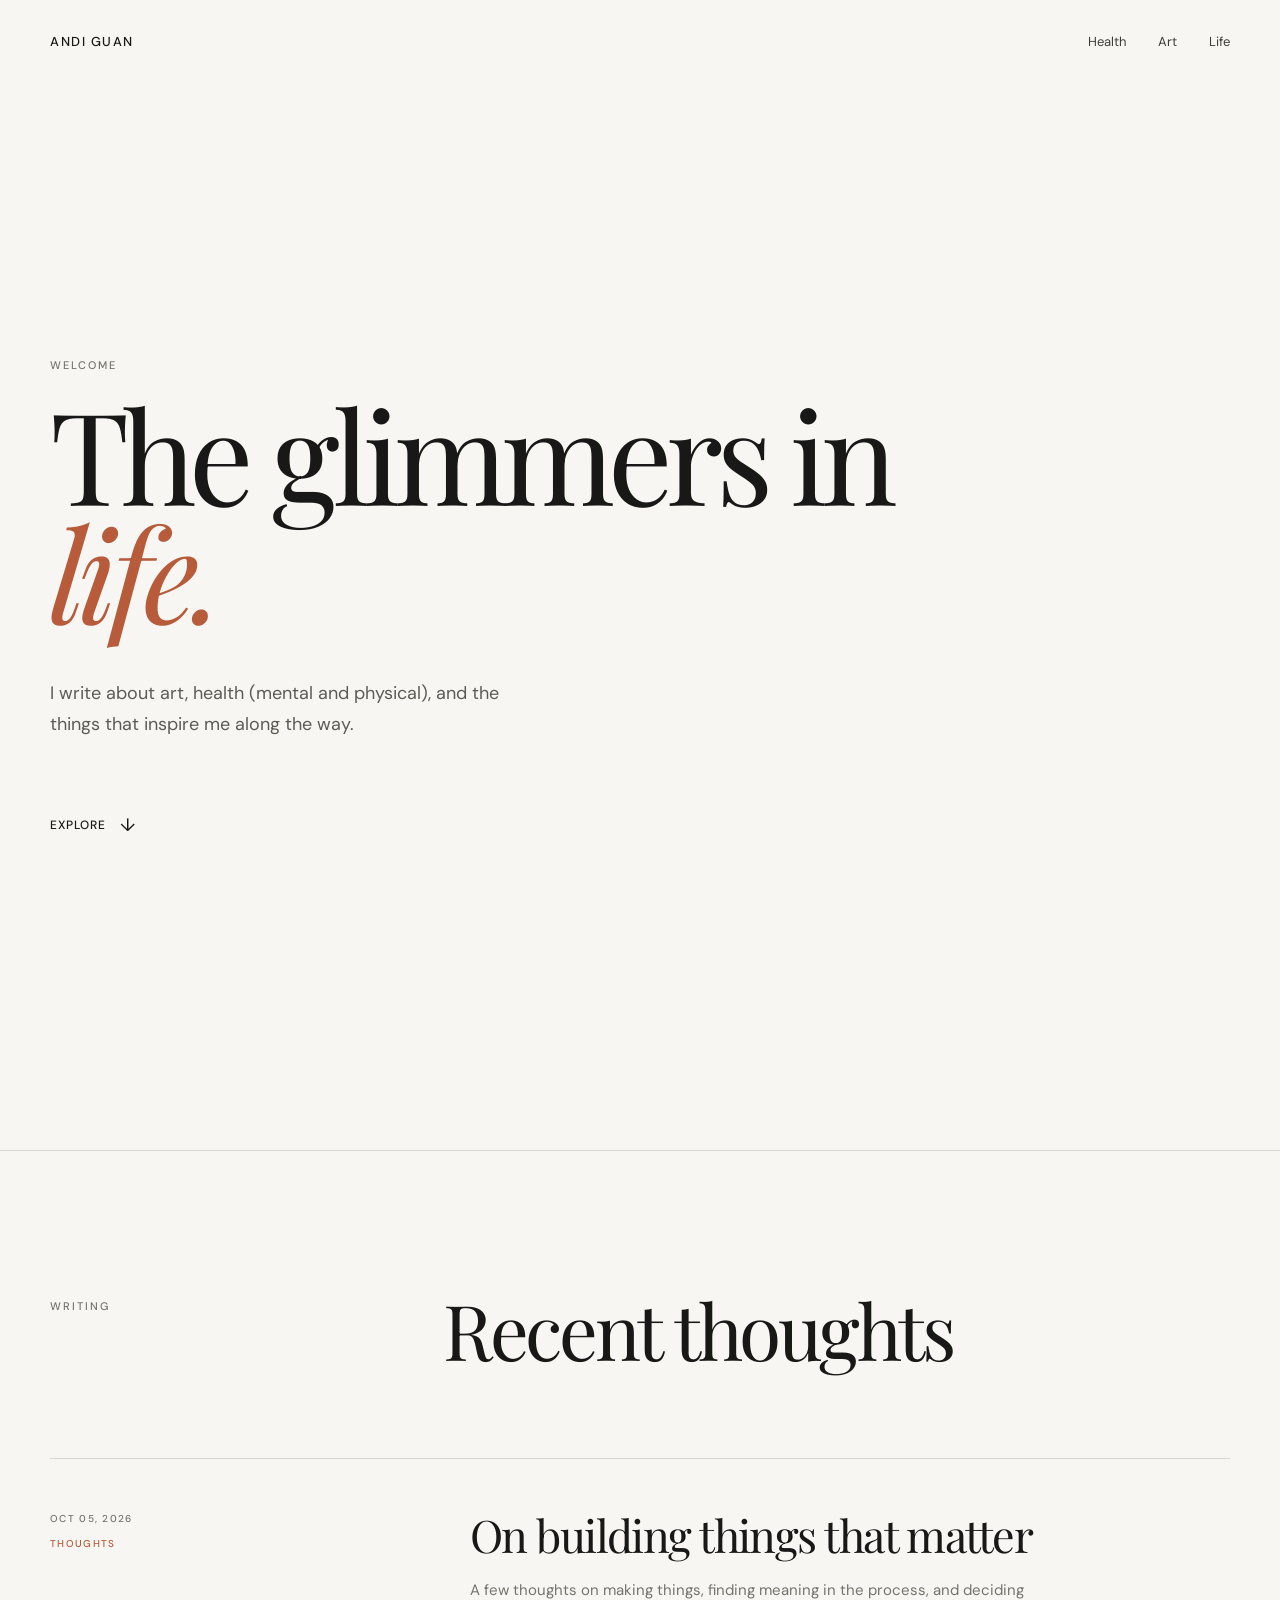
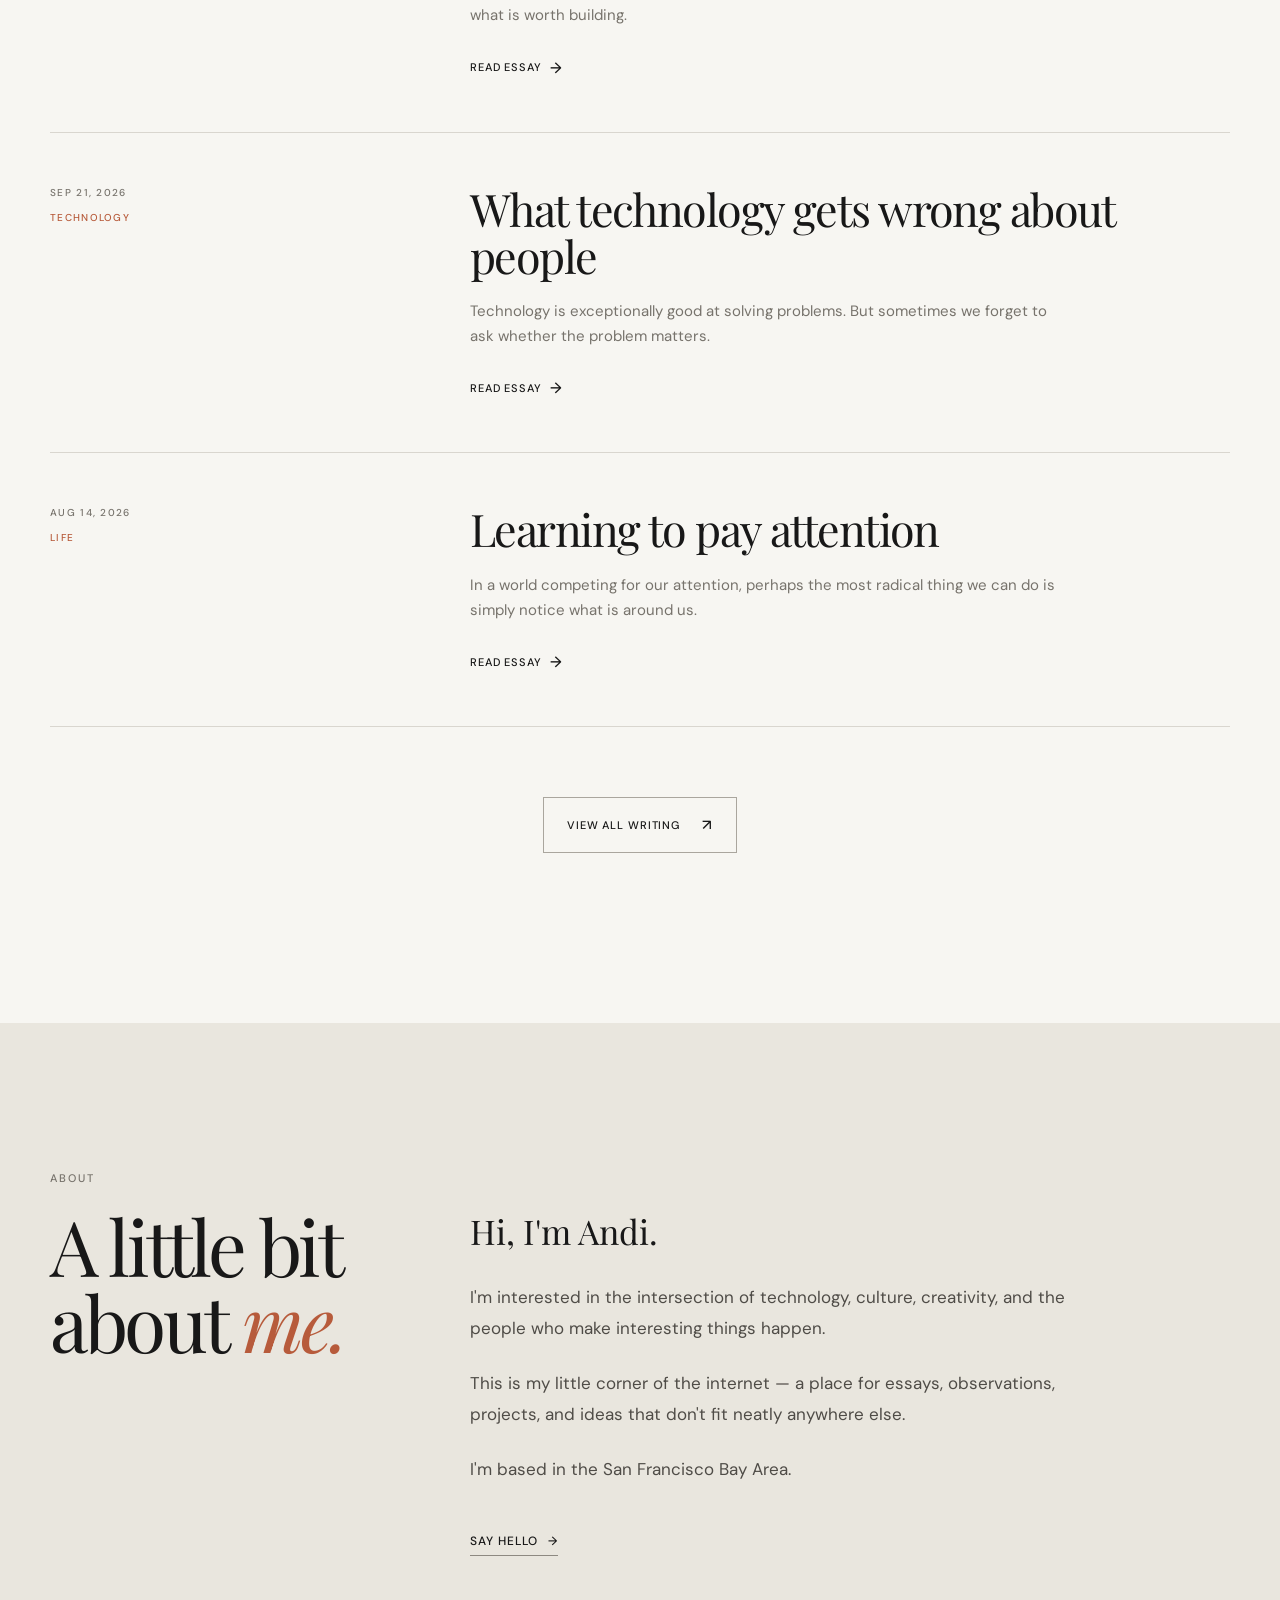
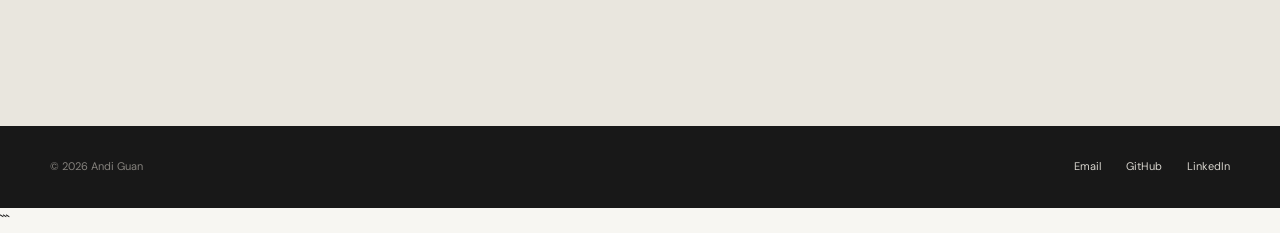
==== index.html @ cd04bd0e "Update navigation links to point to specific pages" ====
<!DOCTYPE html>
<html lang="en">
<head>
  <meta charset="UTF-8" />
  <meta name="viewport" content="width=device-width, initial-scale=1.0" />

  <title>Andi Guan — Writing & Ideas</title>
  <meta
    name="description"
    content="Andi Guan — writing about ideas, technology, people, and life."
  />

  <link rel="stylesheet" href="css/style.css" />

  <!-- Optional: elegant serif + clean sans-serif -->
  <link rel="preconnect" href="https://fonts.googleapis.com" />
  <link rel="preconnect" href="https://fonts.gstatic.com" crossorigin />
  <link
    href="https://fonts.googleapis.com/css2?family=DM+Sans:wght@400;500&family=Playfair+Display:ital,wght@0,400;0,500;1,400&display=swap"
    rel="stylesheet"
  />
</head>

<body>

  <!-- ==================== NAVIGATION ==================== -->

  <header class="site-header">
    <div class="container nav-container">

      <a href="/" class="logo">
        ANDI GUAN
      </a>

      <nav class="navigation" aria-label="Main navigation">
  <a href="health.html">Health</a>
  <a href="art.html">Art</a>
  <a href="life.html">Life</a>
</nav>

    </div>
  </header>


  <main>

    <!-- ==================== HERO ==================== -->

    <section class="hero">
      <div class="container hero-container">

        <p class="eyebrow">WELCOME</p>

        <h1>
          The glimmers in <em>life.</em>
        </h1>

        <p class="hero-description">
          I write about art, health (mental and physical),
          and the things that inspire me along the way.
        </p>

        <a href="#writing" class="scroll-link">
          <span>Explore</span>
          <span class="arrow">↓</span>
        </a>

      </div>
    </section>


    <!-- ==================== WRITING ==================== -->

    <section class="writing-section" id="writing">
      <div class="container">

        <div class="section-heading">
          <p class="eyebrow">WRITING</p>

          <h2>
            Recent thoughts
          </h2>
        </div>


        <div class="post-list">

          <!-- POST 1 -->

          <article class="post">
            <div class="post-meta">
              <time datetime="2026-10-05">OCT 05, 2026</time>
              <span class="post-category">THOUGHTS</span>
            </div>

            <div class="post-content">
              <h3>
                <a href="#">
                  On building things that matter
                </a>
              </h3>

              <p>
                A few thoughts on making things, finding
                meaning in the process, and deciding what
                is worth building.
              </p>

              <a href="#" class="read-more">
                Read essay <span>→</span>
              </a>
            </div>
          </article>


          <!-- POST 2 -->

          <article class="post">
            <div class="post-meta">
              <time datetime="2026-09-21">SEP 21, 2026</time>
              <span class="post-category">TECHNOLOGY</span>
            </div>

            <div class="post-content">
              <h3>
                <a href="#">
                  What technology gets wrong about people
                </a>
              </h3>

              <p>
                Technology is exceptionally good at solving
                problems. But sometimes we forget to ask
                whether the problem matters.
              </p>

              <a href="#" class="read-more">
                Read essay <span>→</span>
              </a>
            </div>
          </article>


          <!-- POST 3 -->

          <article class="post">
            <div class="post-meta">
              <time datetime="2026-08-14">AUG 14, 2026</time>
              <span class="post-category">LIFE</span>
            </div>

            <div class="post-content">
              <h3>
                <a href="#">
                  Learning to pay attention
                </a>
              </h3>

              <p>
                In a world competing for our attention,
                perhaps the most radical thing we can do
                is simply notice what is around us.
              </p>

              <a href="#" class="read-more">
                Read essay <span>→</span>
              </a>
            </div>
          </article>

        </div>


        <div class="all-writing">
          <a href="#" class="outline-button">
            View all writing
            <span>↗</span>
          </a>
        </div>

      </div>
    </section>


    <!-- ==================== ABOUT ==================== -->

    <section class="about-section" id="about">
      <div class="container about-grid">

        <div class="about-heading">
          <p class="eyebrow">ABOUT</p>

          <h2>
            A little bit<br />
            about <em>me.</em>
          </h2>
        </div>


        <div class="about-content">

          <p class="about-intro">
            Hi, I'm Andi.
          </p>

          <p>
            I'm interested in the intersection of technology,
            culture, creativity, and the people who make
            interesting things happen.
          </p>

          <p>
            This is my little corner of the internet — a place
            for essays, observations, projects, and ideas
            that don't fit neatly anywhere else.
          </p>

          <p>
            I'm based in the San Francisco Bay Area.
          </p>

          <a href="mailto:hello@example.com" class="text-link">
            Say hello <span>→</span>
          </a>

        </div>

      </div>
    </section>


    <!-- ==================== FOOTER ==================== -->

    <footer class="site-footer">
      <div class="container footer-container">

        <p>
          © 2026 Andi Guan
        </p>

        <div class="footer-links">
          <a href="mailto:hello@example.com">Email</a>
          <a href="#" target="_blank" rel="noopener">GitHub</a>
          <a href="#" target="_blank" rel="noopener">LinkedIn</a>
        </div>

      </div>
    </footer>

  </main>


  <!-- ==================== SMALL INTERACTION ==================== -->

  <script>
    // Smooth scrolling for internal links
    document.querySelectorAll('a[href^="#"]').forEach(link => {
      link.addEventListener("click", function (event) {
        const target = document.querySelector(this.getAttribute("href"));

        if (target) {
          event.preventDefault();

          target.scrollIntoView({
            behavior: "smooth",
            block: "start"
          });
        }
      });
    });
  </script>

</body>
</html>
```
---- css/style.css ----
```css
/* =========================================================
   RESET
   ========================================================= */

*,
*::before,
*::after {
  box-sizing: border-box;
}

html {
  scroll-behavior: smooth;
}

body {
  margin: 0;
  padding: 0;

  background: #f7f6f2;
  color: #181818;

  font-family: "DM Sans", Arial, sans-serif;
  font-size: 16px;
  line-height: 1.6;

  -webkit-font-smoothing: antialiased;
  text-rendering: optimizeLegibility;
}

img {
  max-width: 100%;
  display: block;
}

a {
  color: inherit;
  text-decoration: none;
}

button,
a {
  -webkit-tap-highlight-color: transparent;
}


/* =========================================================
   VARIABLES
   ========================================================= */

:root {
  --background: #f7f6f2;
  --text: #181818;
  --muted: #77736c;
  --light: #d9d6cf;
  --accent: #b75b3b;

  --serif: "Playfair Display", Georgia, serif;
  --sans: "DM Sans", Arial, sans-serif;

  --max-width: 1180px;
  --side-padding: 42px;
}


/* =========================================================
   GLOBAL
   ========================================================= */

body {
  overflow-x: hidden;
}

.container {
  width: min(
    calc(100% - (var(--side-padding) * 2)),
    var(--max-width)
  );

  margin-inline: auto;
}

.eyebrow {
  margin: 0 0 24px;

  color: var(--muted);

  font-family: var(--sans);
  font-size: 11px;
  font-weight: 500;
  letter-spacing: 0.18em;
  line-height: 1;

  text-transform: uppercase;
}


/* =========================================================
   HEADER
   ========================================================= */

.site-header {
  position: absolute;

  top: 0;
  left: 0;

  width: 100%;

  z-index: 10;
}

.nav-container {
  display: flex;

  align-items: center;
  justify-content: space-between;

  padding-top: 32px;
}

.logo {
  font-size: 13px;
  font-weight: 500;
  letter-spacing: 0.12em;

  transition: opacity 180ms ease;
}

.logo:hover {
  opacity: 0.55;
}

.navigation {
  display: flex;
  gap: 32px;
}

.navigation a {
  position: relative;

  font-size: 13px;
  color: #3f3d39;
}

.navigation a::after {
  content: "";

  position: absolute;

  left: 0;
  right: 0;
  bottom: -5px;

  height: 1px;

  background: var(--text);

  transform: scaleX(0);
  transform-origin: right;

  transition: transform 220ms ease;
}

.navigation a:hover::after {
  transform: scaleX(1);
  transform-origin: left;
}


/* =========================================================
   HERO
   ========================================================= */

.hero {
  min-height: 100vh;

  display: flex;
  align-items: center;

  padding: 150px 0 100px;
}

.hero-container {
  position: relative;
}

.hero h1 {
  max-width: 850px;

  margin: 0;

  font-family: var(--serif);
  font-size: clamp(72px, 10vw, 142px);
  font-weight: 400;

  letter-spacing: -0.055em;
  line-height: 0.92;
}

.hero h1 em {
  color: var(--accent);
  font-weight: 400;
}

.hero-description {
  max-width: 470px;

  margin: 48px 0 0;

  color: #5e5b55;

  font-size: 18px;
  line-height: 1.7;
}

.scroll-link {
  display: inline-flex;

  align-items: center;
  gap: 14px;

  margin-top: 72px;

  font-size: 12px;
  font-weight: 500;
  letter-spacing: 0.08em;
  text-transform: uppercase;
}

.scroll-link .arrow {
  font-size: 18px;
  font-weight: 400;

  transition: transform 200ms ease;
}

.scroll-link:hover .arrow {
  transform: translateY(5px);
}


/* =========================================================
   WRITING
   ========================================================= */

.writing-section {
  padding: 150px 0 170px;

  border-top: 1px solid var(--light);
}

.section-heading {
  display: grid;

  grid-template-columns: 1fr 2fr;

  margin-bottom: 90px;
}

.section-heading h2 {
  margin: -10px 0 0;

  font-family: var(--serif);
  font-size: clamp(48px, 6vw, 82px);
  font-weight: 400;

  letter-spacing: -0.045em;
  line-height: 1;
}

.post-list {
  border-top: 1px solid var(--light);
}

.post {
  display: grid;

  grid-template-columns: 1fr 2fr;
  gap: 40px;

  padding: 52px 0;

  border-bottom: 1px solid var(--light);

  transition: padding-left 250ms ease;
}

.post:hover {
  padding-left: 12px;
}

.post-meta {
  display: flex;
  flex-direction: column;

  gap: 9px;

  color: var(--muted);

  font-size: 10px;
  font-weight: 500;
  letter-spacing: 0.13em;
}

.post-category {
  color: var(--accent);
}

.post-content {
  max-width: 690px;
}

.post-content h3 {
  margin: 0;

  font-family: var(--serif);
  font-size: clamp(30px, 3.5vw, 48px);
  font-weight: 400;

  letter-spacing: -0.035em;
  line-height: 1.05;
}

.post-content h3 a {
  transition: color 180ms ease;
}

.post-content h3 a:hover {
  color: var(--accent);
}

.post-content p {
  max-width: 590px;

  margin: 20px 0 24px;

  color: var(--muted);

  font-size: 15px;
  line-height: 1.7;
}

.read-more {
  display: inline-flex;

  align-items: center;
  gap: 8px;

  font-size: 11px;
  font-weight: 500;
  letter-spacing: 0.08em;

  text-transform: uppercase;
}

.read-more span {
  font-size: 15px;

  transition: transform 180ms ease;
}

.read-more:hover span {
  transform: translateX(5px);
}

.all-writing {
  display: flex;

  justify-content: center;

  margin-top: 70px;
}

.outline-button {
  display: inline-flex;

  align-items: center;
  gap: 22px;

  padding: 15px 23px;

  border: 1px solid #aaa69e;

  font-size: 11px;
  font-weight: 500;
  letter-spacing: 0.08em;

  text-transform: uppercase;

  transition:
    background 200ms ease,
    color 200ms ease,
    border-color 200ms ease;
}

.outline-button:hover {
  background: var(--text);
  border-color: var(--text);
  color: white;
}

.outline-button span {
  font-size: 15px;
}


/* =========================================================
   ABOUT
   ========================================================= */

.about-section {
  padding: 150px 0 170px;

  background: #e9e6de;
}

.about-grid {
  display: grid;

  grid-template-columns: 1fr 2fr;
  gap: 40px;
}

.about-heading h2 {
  margin: 0;

  font-family: var(--serif);
  font-size: clamp(48px, 6vw, 82px);
  font-weight: 400;

  letter-spacing: -0.045em;
  line-height: 0.98;
}

.about-heading h2 em {
  color: var(--accent);
  font-weight: 400;
}

.about-content {
  max-width: 650px;

  padding-top: 38px;
}

.about-content p {
  margin: 0 0 25px;

  color: #4f4c47;

  font-size: 17px;
  line-height: 1.8;
}

.about-content .about-intro {
  margin-bottom: 30px;

  color: var(--text);

  font-family: var(--serif);
  font-size: 34px;
  line-height: 1.2;
}

.text-link {
  display: inline-flex;

  align-items: center;
  gap: 10px;

  margin-top: 22px;

  border-bottom: 1px solid #8d8981;

  padding-bottom: 4px;

  font-size: 12px;
  font-weight: 500;
  letter-spacing: 0.08em;

  text-transform: uppercase;
}

.text-link span {
  transition: transform 180ms ease;
}

.text-link:hover span {
  transform: translateX(5px);
}


/* =========================================================
   FOOTER
   ========================================================= */

.site-footer {
  padding: 32px 0;

  background: #181818;
  color: #d8d5ce;
}

.footer-container {
  display: flex;

  align-items: center;
  justify-content: space-between;
}

.footer-container p {
  margin: 0;

  color: #85827d;

  font-size: 11px;
}

.footer-links {
  display: flex;
  gap: 25px;
}

.footer-links a {
  font-size: 11px;

  transition: color 180ms ease;
}

.footer-links a:hover {
  color: white;
}


/* =========================================================
   TABLET
   ========================================================= */

@media (max-width: 800px) {

  :root {
    --side-padding: 25px;
  }

  .hero {
    min-height: 90vh;

    padding-top: 130px;
  }

  .hero-description {
    margin-top: 38px;

    font-size: 16px;
  }

  .scroll-link {
    margin-top: 50px;
  }

  .writing-section,
  .about-section {
    padding: 100px 0;
  }

  .section-heading {
    display: block;

    margin-bottom: 55px;
  }

  .section-heading h2 {
    margin-top: 30px;
  }

  .post {
    grid-template-columns: 1fr;

    gap: 25px;

    padding: 40px 0;
  }

  .post:hover {
    padding-left: 0;
  }

  .post-meta {
    flex-direction: row;
    gap: 18px;
  }

  .about-grid {
    grid-template-columns: 1fr;
    gap: 30px;
  }

  .about-content {
    padding-top: 10px;
  }
}


/* =========================================================
   MOBILE
   ========================================================= */

@media (max-width: 560px) {

  :root {
    --side-padding: 20px;
  }

  .nav-container {
    padding-top: 24px;
  }

  .logo {
    font-size: 12px;
  }

  .navigation {
    gap: 20px;
  }

  .navigation a {
    font-size: 12px;
  }

  .hero {
    min-height: 100svh;

    padding-top: 120px;
    padding-bottom: 60px;
  }

  .eyebrow {
    margin-bottom: 18px;

    font-size: 9px;
  }

  .hero h1 {
    font-size: clamp(62px, 19vw, 100px);

    letter-spacing: -0.06em;
  }

  .hero-description {
    max-width: 350px;

    margin-top: 32px;

    font-size: 15px;
    line-height: 1.65;
  }

  .scroll-link {
    margin-top: 40px;
  }

  .writing-section,
  .about-section {
    padding: 85px 0;
  }

  .section-heading {
    margin-bottom: 45px;
  }

  .section-heading h2,
  .about-heading h2 {
    font-size: 52px;
  }

  .post {
    padding: 35px 0;
  }

  .post-content h3 {
    font-size: 32px;
  }

  .post-content p {
    font-size: 14px;
  }

  .about-content p {
    font-size: 15px;
  }

  .about-content .about-intro {
    font-size: 30px;
  }

  .footer-container {
    align-items: flex-start;
    flex-direction: column;
    gap: 20px;
  }

  .footer-links {
    gap: 20px;
  }
}


/* =========================================================
   ACCESSIBILITY
   ========================================================= */

:focus-visible {
  outline: 2px solid var(--accent);
  outline-offset: 5px;
}


/* =========================================================
   REDUCED MOTION
   ========================================================= */

@media (prefers-reduced-motion: reduce) {

  html {
    scroll-behavior: auto;
  }

  *,
  *::before,
  *::after {
    transition-duration: 0.01ms !important;
  }
}
```
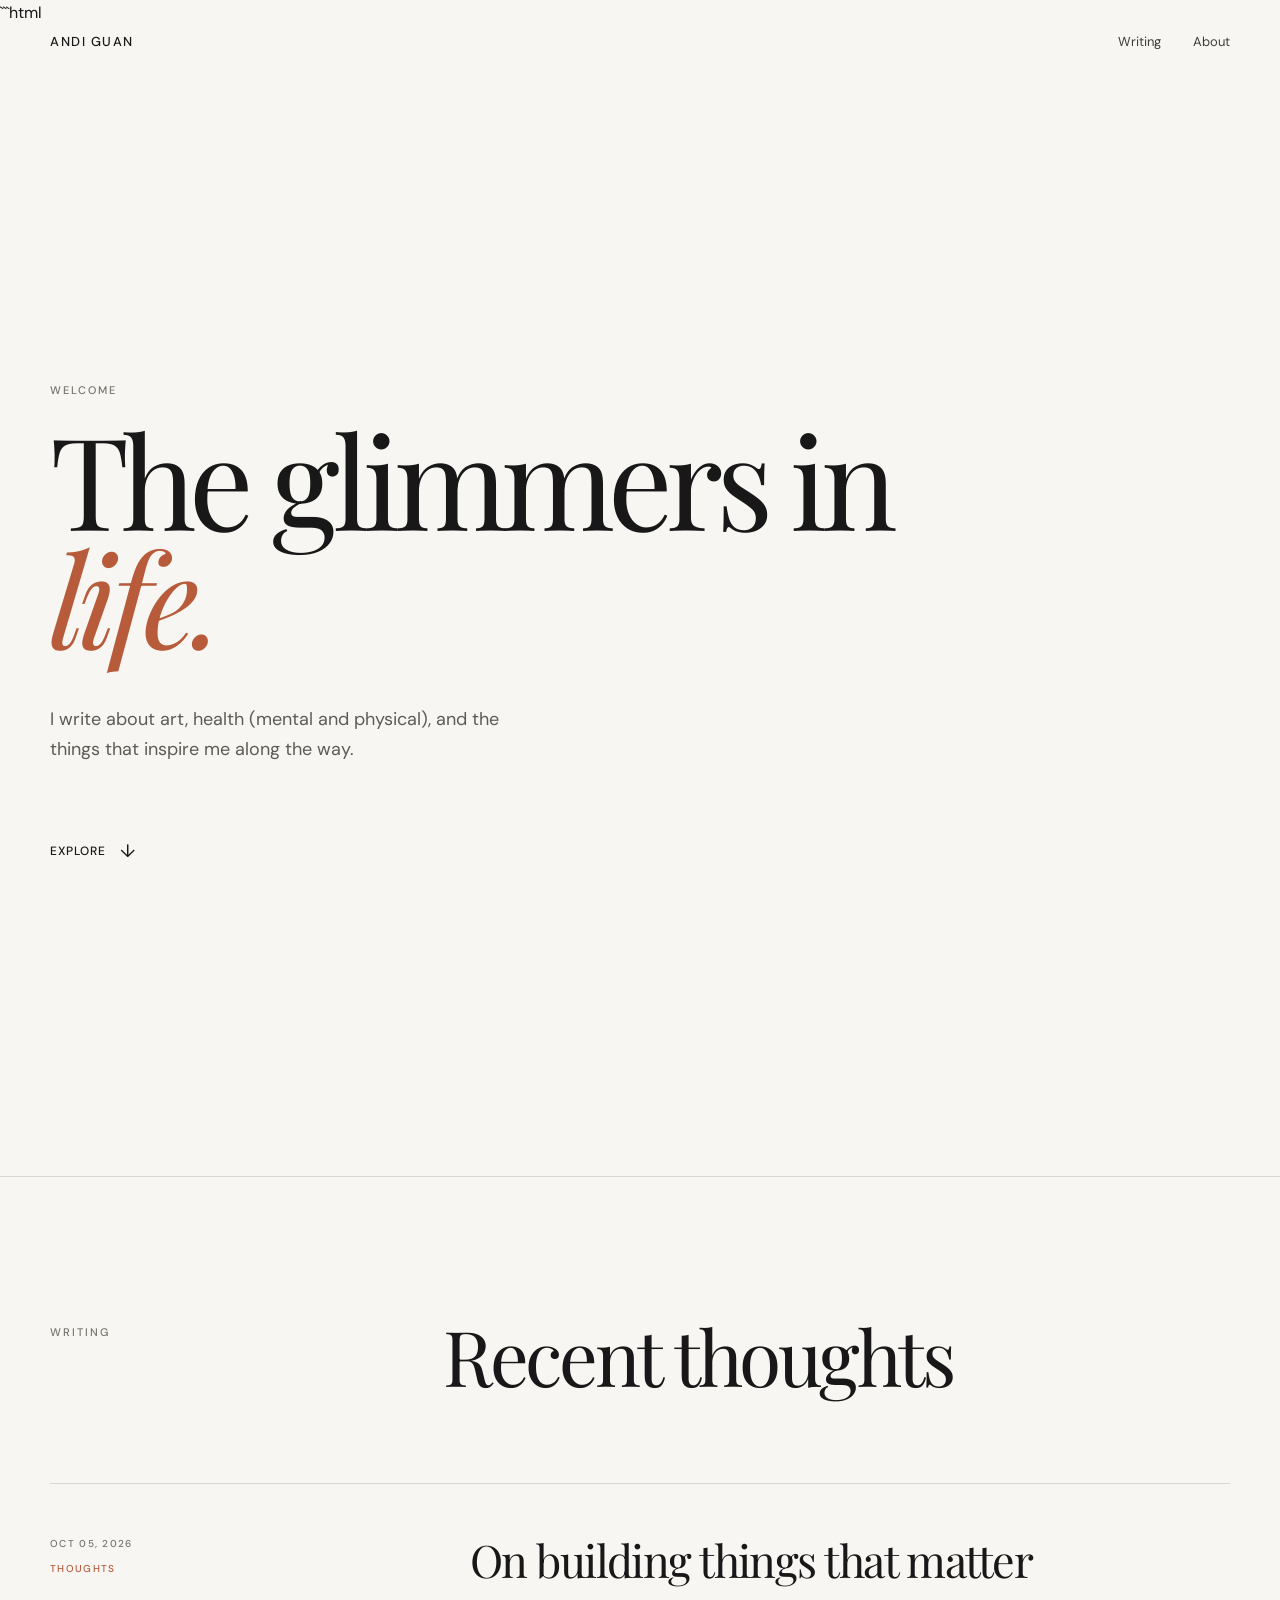
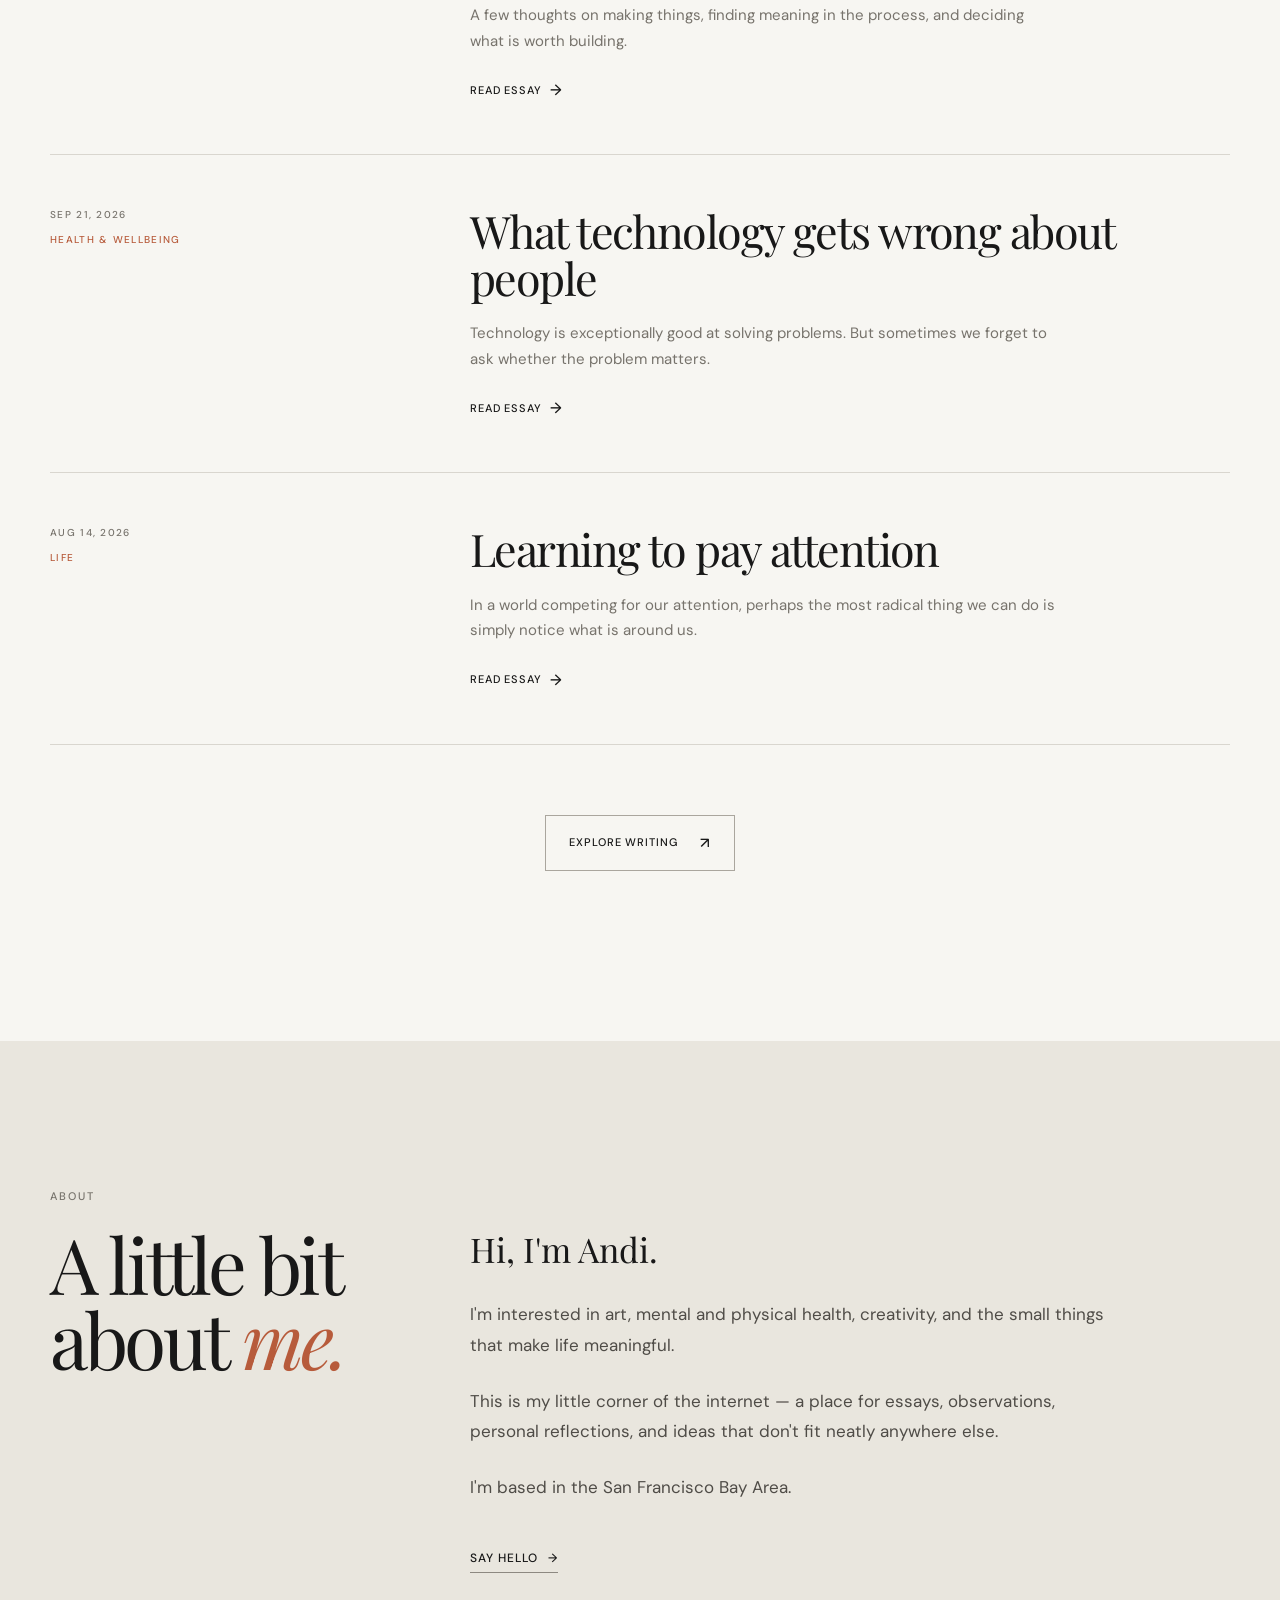
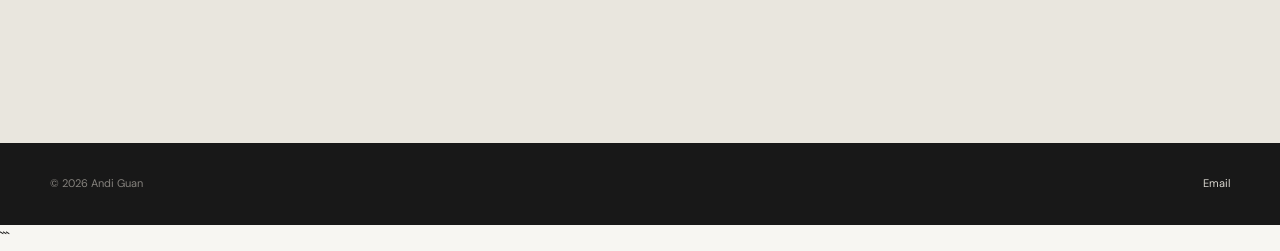
==== commit 2a5bab1d: "Revise index.html for content and navigation updates Updated the content and structure of the index." ====
--- a/index.html
+++ b/index.html
@@ -1,4 +1,4 @@
-
+```html
 <!DOCTYPE html>
 <html lang="en">
 <head>
@@ -8,12 +8,11 @@
   <title>Andi Guan — Writing & Ideas</title>
   <meta
     name="description"
-    content="Andi Guan — writing about ideas, technology, people, and life."
+    content="Andi Guan — writing about art, health, people, and life."
   />
 
   <link rel="stylesheet" href="css/style.css" />
 
-  <!-- Optional: elegant serif + clean sans-serif -->
   <link rel="preconnect" href="https://fonts.googleapis.com" />
   <link rel="preconnect" href="https://fonts.gstatic.com" crossorigin />
   <link
@@ -22,22 +21,21 @@
   />
 </head>
 
-<body>
+<body id="top">
 
   <!-- ==================== NAVIGATION ==================== -->
 
   <header class="site-header">
     <div class="container nav-container">
 
-      <a href="/" class="logo">
+      <a href="#top" class="logo">
         ANDI GUAN
       </a>
 
       <nav class="navigation" aria-label="Main navigation">
-  <a href="health.html">Health</a>
-  <a href="art.html">Art</a>
-  <a href="life.html">Life</a>
-</nav>
+        <a href="#writing">Writing</a>
+        <a href="#about">About</a>
+      </nav>
 
     </div>
   </header>
@@ -78,11 +76,8 @@
         <div class="section-heading">
           <p class="eyebrow">WRITING</p>
 
-          <h2>
-            Recent thoughts
-          </h2>
-        </div>
-
+          <h2>Recent thoughts</h2>
+        </div>
 
         <div class="post-list">
 
@@ -119,7 +114,7 @@
           <article class="post">
             <div class="post-meta">
               <time datetime="2026-09-21">SEP 21, 2026</time>
-              <span class="post-category">TECHNOLOGY</span>
+              <span class="post-category">HEALTH & WELLBEING</span>
             </div>
 
             <div class="post-content">
@@ -171,10 +166,9 @@
 
         </div>
 
-
         <div class="all-writing">
-          <a href="#" class="outline-button">
-            View all writing
+          <a href="#writing" class="outline-button">
+            Explore writing
             <span>↗</span>
           </a>
         </div>
@@ -197,7 +191,6 @@
           </h2>
         </div>
 
-
         <div class="about-content">
 
           <p class="about-intro">
@@ -205,15 +198,15 @@
           </p>
 
           <p>
-            I'm interested in the intersection of technology,
-            culture, creativity, and the people who make
-            interesting things happen.
+            I'm interested in art, mental and physical health,
+            creativity, and the small things that make life
+            meaningful.
           </p>
 
           <p>
             This is my little corner of the internet — a place
-            for essays, observations, projects, and ideas
-            that don't fit neatly anywhere else.
+            for essays, observations, personal reflections,
+            and ideas that don't fit neatly anywhere else.
           </p>
 
           <p>
@@ -240,9 +233,7 @@
         </p>
 
         <div class="footer-links">
-          <a href="mailto:hello@example.com">Email</a>
-          <a href="#" target="_blank" rel="noopener">GitHub</a>
-          <a href="#" target="_blank" rel="noopener">LinkedIn</a>
+          <a href="mailto:andiguan.sf@gmail.com">Email</a>
         </div>
 
       </div>
@@ -251,10 +242,9 @@
   </main>
 
 
-  <!-- ==================== SMALL INTERACTION ==================== -->
+  <!-- ==================== SMOOTH SCROLLING ==================== -->
 
   <script>
-    // Smooth scrolling for internal links
     document.querySelectorAll('a[href^="#"]').forEach(link => {
       link.addEventListener("click", function (event) {
         const target = document.querySelector(this.getAttribute("href"));
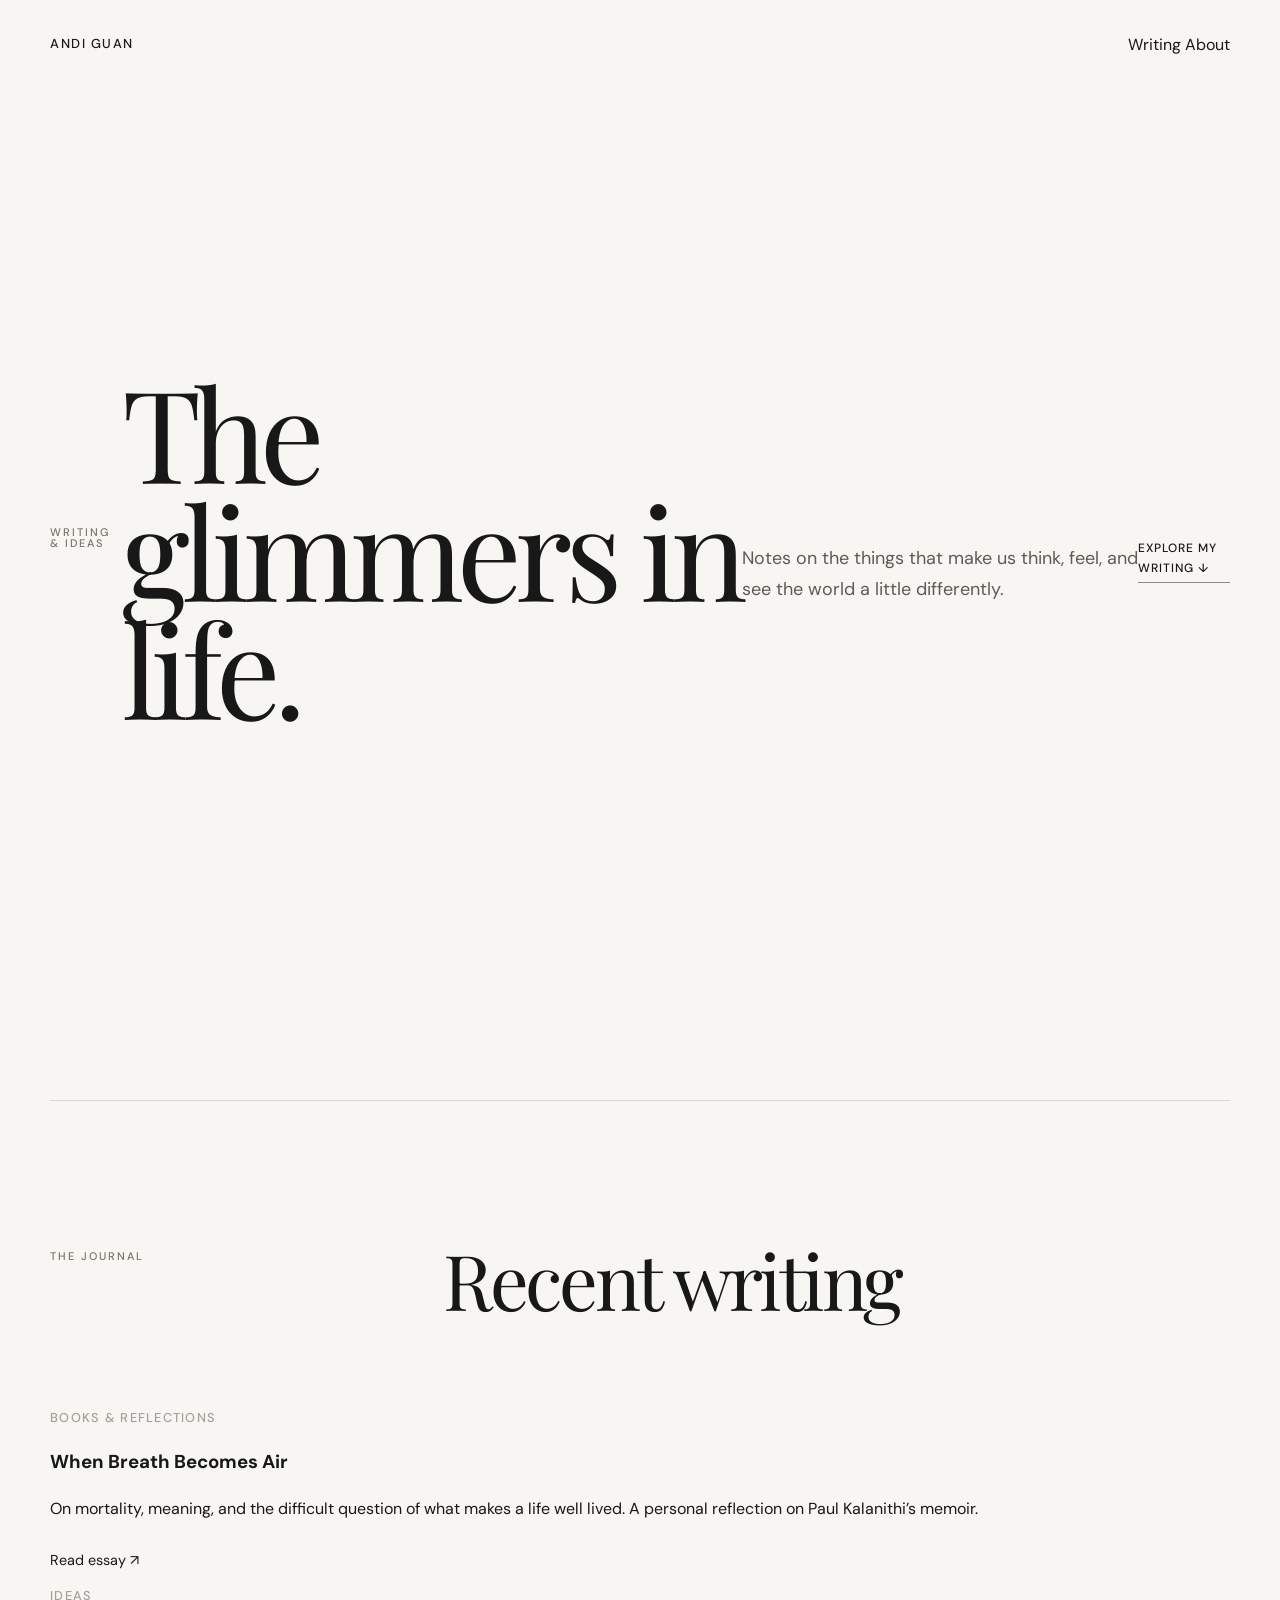
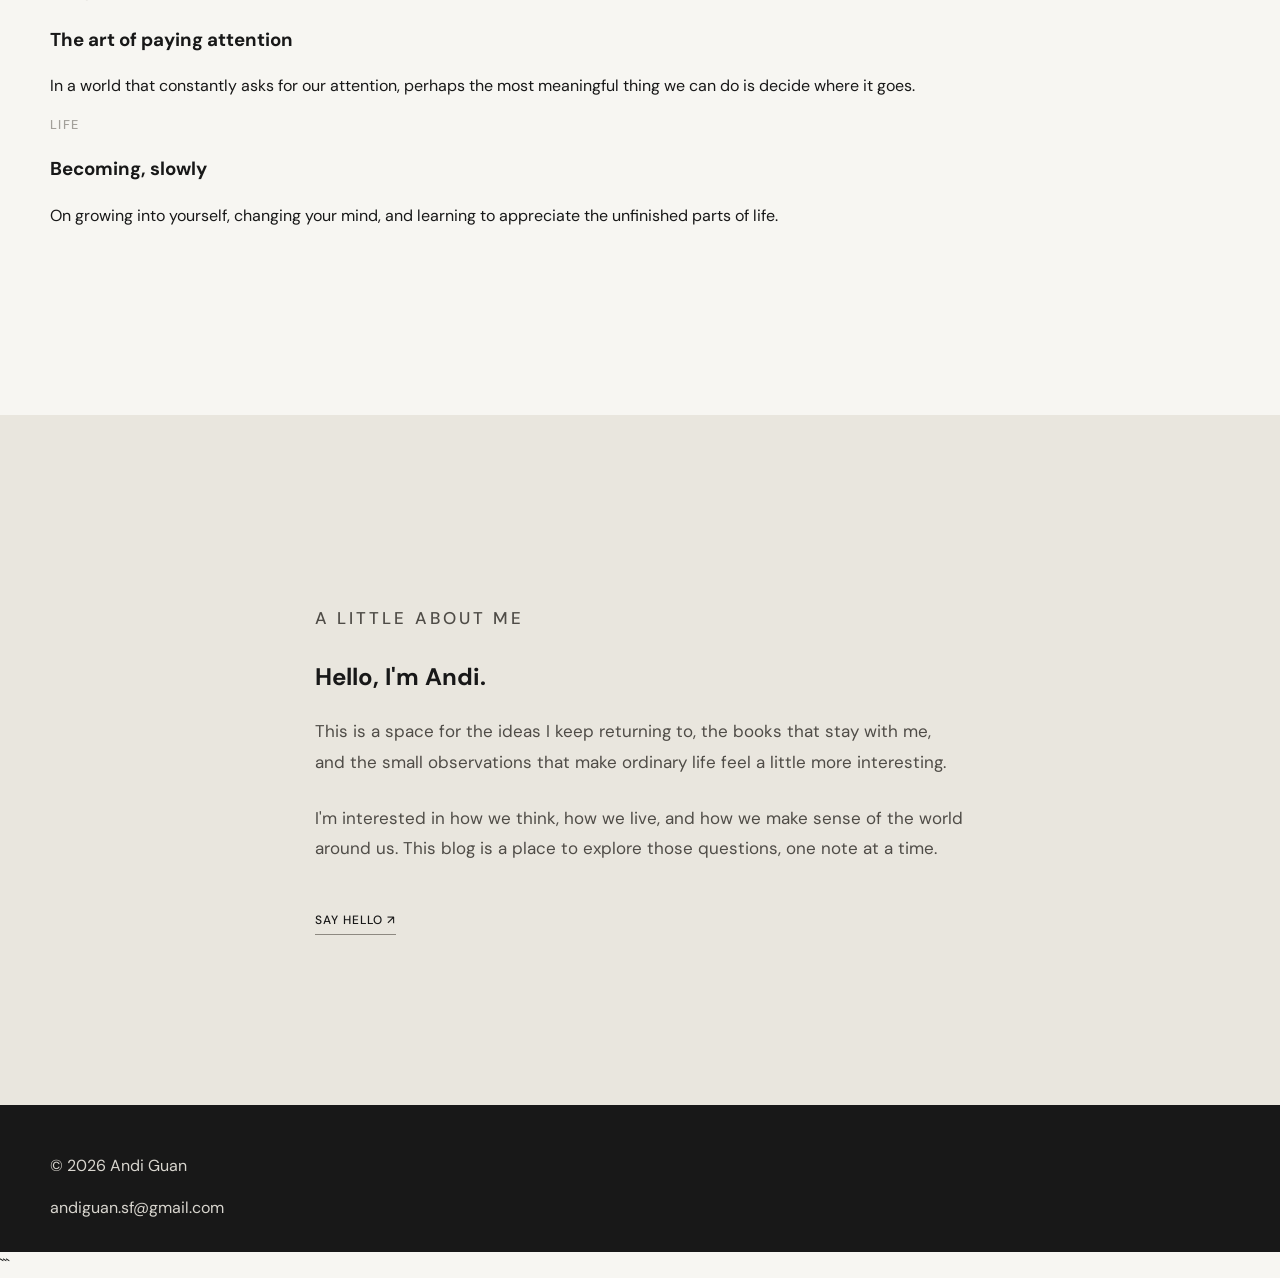
==== commit 1f70108e: "Refactor index.html with updated title and styles Updated the title and description in the head sect" ====
--- a/index.html
+++ b/index.html
@@ -1,266 +1,201 @@
-```html
 <!DOCTYPE html>
 <html lang="en">
 <head>
   <meta charset="UTF-8" />
   <meta name="viewport" content="width=device-width, initial-scale=1.0" />
 
-  <title>Andi Guan — Writing & Ideas</title>
+  <title>Andi Guan — Writing &amp; Ideas</title>
   <meta
     name="description"
-    content="Andi Guan — writing about art, health, people, and life."
+    content="Andi Guan — writing about ideas, technology, people, and life."
   />
-
-  <link rel="stylesheet" href="css/style.css" />
 
   <link rel="preconnect" href="https://fonts.googleapis.com" />
   <link rel="preconnect" href="https://fonts.gstatic.com" crossorigin />
+
   <link
     href="https://fonts.googleapis.com/css2?family=DM+Sans:wght@400;500&family=Playfair+Display:ital,wght@0,400;0,500;1,400&display=swap"
     rel="stylesheet"
   />
+
+  <link rel="stylesheet" href="css/style.css" />
+
+  <style>
+    .post-title a {
+      color: inherit;
+      text-decoration: none;
+    }
+
+    .post-title a:hover {
+      color: #b66b4b;
+    }
+
+    .read-link {
+      display: inline-block;
+      margin-top: 12px;
+      color: inherit;
+      text-decoration: none;
+      font-size: 0.9rem;
+    }
+
+    .read-link:hover {
+      color: #b66b4b;
+    }
+
+    html {
+      scroll-behavior: smooth;
+    }
+
+    .hero {
+      padding-top: 100px;
+      padding-bottom: 100px;
+    }
+
+    .hero h1 {
+      max-width: 850px;
+    }
+
+    .post-meta {
+      margin-bottom: 12px;
+      font-size: 0.8rem;
+      letter-spacing: 0.1em;
+      text-transform: uppercase;
+      opacity: 0.65;
+    }
+
+    @media (max-width: 600px) {
+      .hero {
+        padding-top: 68px;
+        padding-bottom: 68px;
+      }
+    }
+  </style>
 </head>
 
-<body id="top">
-
-  <!-- ==================== NAVIGATION ==================== -->
-
+<body>
   <header class="site-header">
     <div class="container nav-container">
-
-      <a href="#top" class="logo">
-        ANDI GUAN
-      </a>
-
-      <nav class="navigation" aria-label="Main navigation">
+      <a href="index.html" class="logo">ANDI GUAN</a>
+
+      <nav aria-label="Main navigation">
         <a href="#writing">Writing</a>
         <a href="#about">About</a>
       </nav>
-
     </div>
   </header>
 
-
   <main>
-
-    <!-- ==================== HERO ==================== -->
-
-    <section class="hero">
-      <div class="container hero-container">
-
-        <p class="eyebrow">WELCOME</p>
-
-        <h1>
-          The glimmers in <em>life.</em>
-        </h1>
-
-        <p class="hero-description">
-          I write about art, health (mental and physical),
-          and the things that inspire me along the way.
-        </p>
-
-        <a href="#writing" class="scroll-link">
-          <span>Explore</span>
-          <span class="arrow">↓</span>
-        </a>
-
+    <!-- Hero -->
+    <section class="hero container">
+      <p class="eyebrow">WRITING &amp; IDEAS</p>
+
+      <h1>The glimmers in life.</h1>
+
+      <p class="hero-description">
+        Notes on the things that make us think, feel, and see the world
+        a little differently.
+      </p>
+
+      <a href="#writing" class="text-link">Explore my writing ↓</a>
+    </section>
+
+    <!-- Writing -->
+    <section id="writing" class="writing-section container">
+      <div class="section-heading">
+        <p class="eyebrow">THE JOURNAL</p>
+        <h2>Recent writing</h2>
+      </div>
+
+      <div class="post-grid">
+        <!-- Featured essay -->
+        <article class="post-card">
+          <p class="post-meta">BOOKS &amp; REFLECTIONS</p>
+
+          <h3 class="post-title">
+            <a href="when-breath-becomes-air.html">
+              When Breath Becomes Air
+            </a>
+          </h3>
+
+          <p class="post-description">
+            On mortality, meaning, and the difficult question of what makes
+            a life well lived. A personal reflection on Paul Kalanithi’s memoir.
+          </p>
+
+          <a
+            href="when-breath-becomes-air.html"
+            class="read-link"
+            aria-label="Read When Breath Becomes Air"
+          >
+            Read essay ↗
+          </a>
+        </article>
+
+        <!-- Second post -->
+        <article class="post-card">
+          <p class="post-meta">IDEAS</p>
+
+          <h3 class="post-title">
+            The art of paying attention
+          </h3>
+
+          <p class="post-description">
+            In a world that constantly asks for our attention, perhaps the
+            most meaningful thing we can do is decide where it goes.
+          </p>
+        </article>
+
+        <!-- Third post -->
+        <article class="post-card">
+          <p class="post-meta">LIFE</p>
+
+          <h3 class="post-title">
+            Becoming, slowly
+          </h3>
+
+          <p class="post-description">
+            On growing into yourself, changing your mind, and learning to
+            appreciate the unfinished parts of life.
+          </p>
+        </article>
       </div>
     </section>
 
-
-    <!-- ==================== WRITING ==================== -->
-
-    <section class="writing-section" id="writing">
-      <div class="container">
-
-        <div class="section-heading">
-          <p class="eyebrow">WRITING</p>
-
-          <h2>Recent thoughts</h2>
-        </div>
-
-        <div class="post-list">
-
-          <!-- POST 1 -->
-
-          <article class="post">
-            <div class="post-meta">
-              <time datetime="2026-10-05">OCT 05, 2026</time>
-              <span class="post-category">THOUGHTS</span>
-            </div>
-
-            <div class="post-content">
-              <h3>
-                <a href="#">
-                  On building things that matter
-                </a>
-              </h3>
-
-              <p>
-                A few thoughts on making things, finding
-                meaning in the process, and deciding what
-                is worth building.
-              </p>
-
-              <a href="#" class="read-more">
-                Read essay <span>→</span>
-              </a>
-            </div>
-          </article>
-
-
-          <!-- POST 2 -->
-
-          <article class="post">
-            <div class="post-meta">
-              <time datetime="2026-09-21">SEP 21, 2026</time>
-              <span class="post-category">HEALTH & WELLBEING</span>
-            </div>
-
-            <div class="post-content">
-              <h3>
-                <a href="#">
-                  What technology gets wrong about people
-                </a>
-              </h3>
-
-              <p>
-                Technology is exceptionally good at solving
-                problems. But sometimes we forget to ask
-                whether the problem matters.
-              </p>
-
-              <a href="#" class="read-more">
-                Read essay <span>→</span>
-              </a>
-            </div>
-          </article>
-
-
-          <!-- POST 3 -->
-
-          <article class="post">
-            <div class="post-meta">
-              <time datetime="2026-08-14">AUG 14, 2026</time>
-              <span class="post-category">LIFE</span>
-            </div>
-
-            <div class="post-content">
-              <h3>
-                <a href="#">
-                  Learning to pay attention
-                </a>
-              </h3>
-
-              <p>
-                In a world competing for our attention,
-                perhaps the most radical thing we can do
-                is simply notice what is around us.
-              </p>
-
-              <a href="#" class="read-more">
-                Read essay <span>→</span>
-              </a>
-            </div>
-          </article>
-
-        </div>
-
-        <div class="all-writing">
-          <a href="#writing" class="outline-button">
-            Explore writing
-            <span>↗</span>
-          </a>
-        </div>
-
+    <!-- About -->
+    <section id="about" class="about-section">
+      <div class="container about-content">
+        <p class="eyebrow">A LITTLE ABOUT ME</p>
+
+        <h2>Hello, I'm Andi.</h2>
+
+        <p>
+          This is a space for the ideas I keep returning to, the books that
+          stay with me, and the small observations that make ordinary life
+          feel a little more interesting.
+        </p>
+
+        <p>
+          I'm interested in how we think, how we live, and how we make sense
+          of the world around us. This blog is a place to explore those
+          questions, one note at a time.
+        </p>
+
+        <a href="mailto:andiguan.sf@gmail.com" class="text-link">
+          Say hello ↗
+        </a>
       </div>
     </section>
-
-
-    <!-- ==================== ABOUT ==================== -->
-
-    <section class="about-section" id="about">
-      <div class="container about-grid">
-
-        <div class="about-heading">
-          <p class="eyebrow">ABOUT</p>
-
-          <h2>
-            A little bit<br />
-            about <em>me.</em>
-          </h2>
-        </div>
-
-        <div class="about-content">
-
-          <p class="about-intro">
-            Hi, I'm Andi.
-          </p>
-
-          <p>
-            I'm interested in art, mental and physical health,
-            creativity, and the small things that make life
-            meaningful.
-          </p>
-
-          <p>
-            This is my little corner of the internet — a place
-            for essays, observations, personal reflections,
-            and ideas that don't fit neatly anywhere else.
-          </p>
-
-          <p>
-            I'm based in the San Francisco Bay Area.
-          </p>
-
-          <a href="mailto:hello@example.com" class="text-link">
-            Say hello <span>→</span>
-          </a>
-
-        </div>
-
-      </div>
-    </section>
-
-
-    <!-- ==================== FOOTER ==================== -->
-
-    <footer class="site-footer">
-      <div class="container footer-container">
-
-        <p>
-          © 2026 Andi Guan
-        </p>
-
-        <div class="footer-links">
-          <a href="mailto:andiguan.sf@gmail.com">Email</a>
-        </div>
-
-      </div>
-    </footer>
-
   </main>
 
-
-  <!-- ==================== SMOOTH SCROLLING ==================== -->
-
-  <script>
-    document.querySelectorAll('a[href^="#"]').forEach(link => {
-      link.addEventListener("click", function (event) {
-        const target = document.querySelector(this.getAttribute("href"));
-
-        if (target) {
-          event.preventDefault();
-
-          target.scrollIntoView({
-            behavior: "smooth",
-            block: "start"
-          });
-        }
-      });
-    });
-  </script>
-
+  <footer class="site-footer">
+    <div class="container footer-content">
+      <p>© 2026 Andi Guan</p>
+
+      <a href="mailto:andiguan.sf@gmail.com">
+        andiguan.sf@gmail.com
+      </a>
+    </div>
+  </footer>
 </body>
 </html>
-```
+```</
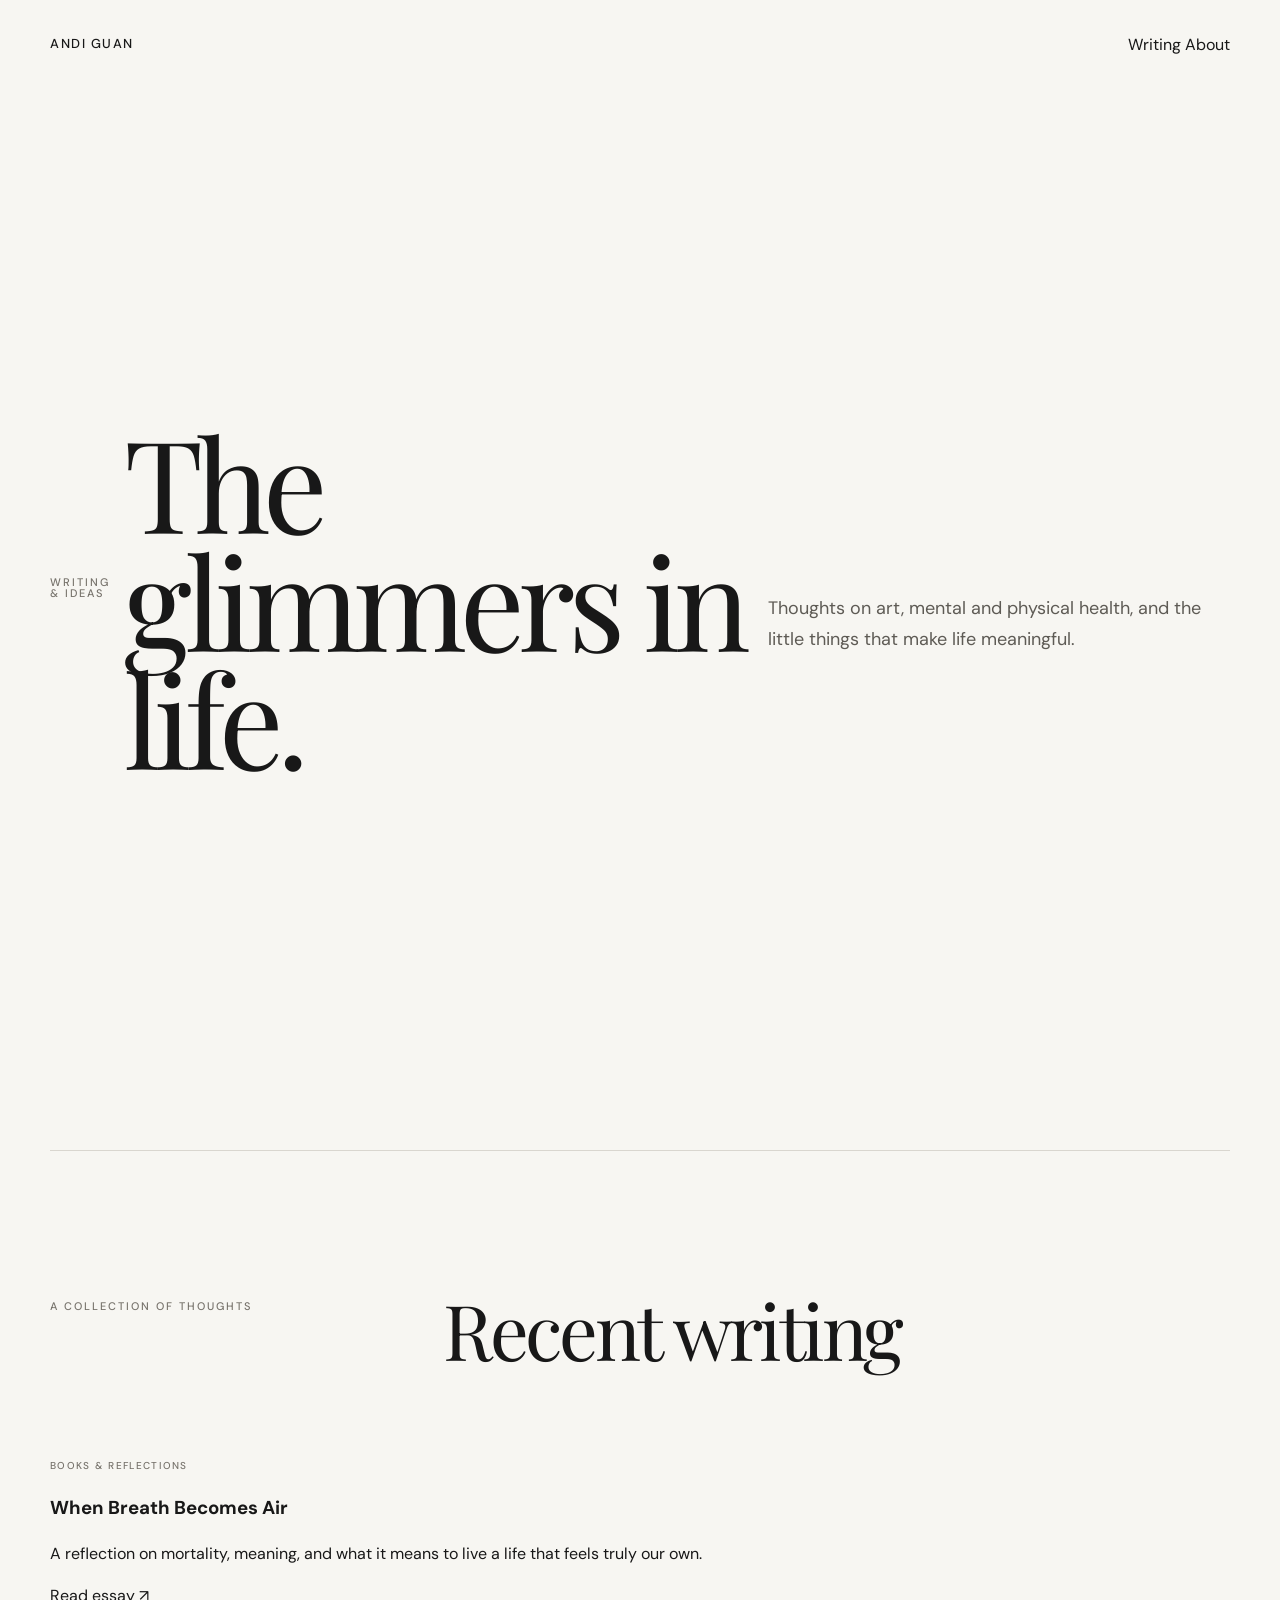
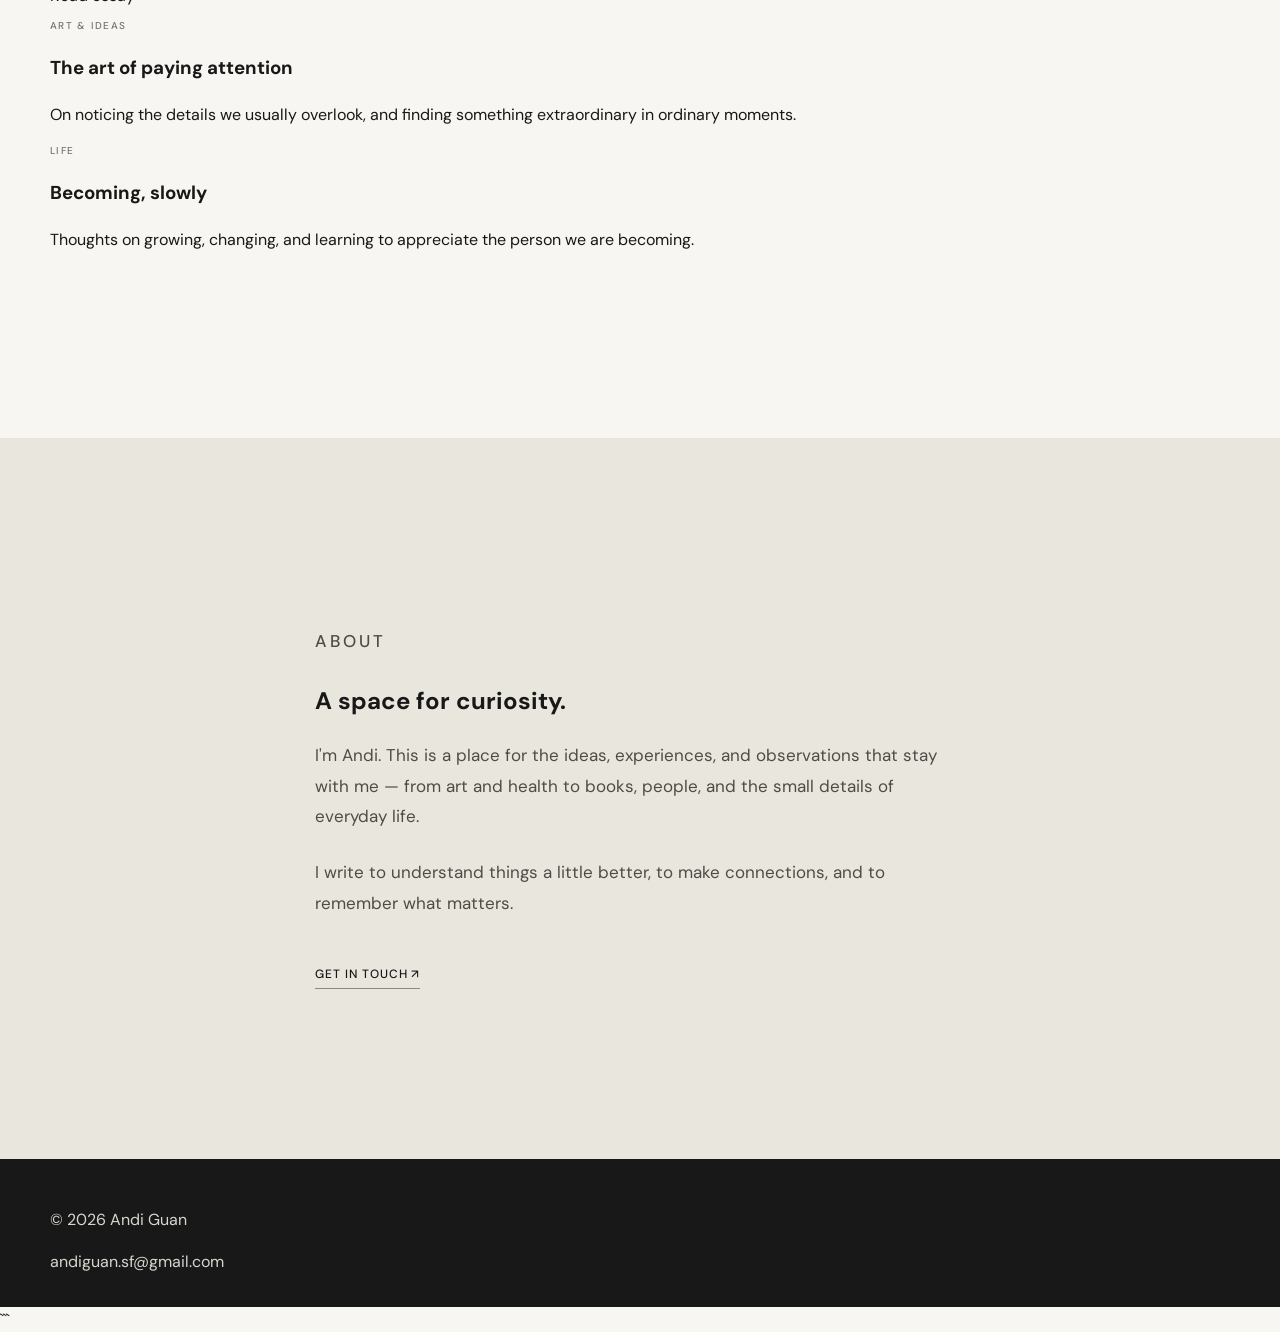
==== commit 2441c816: "Update index.html" ====
--- a/index.html
+++ b/index.html
@@ -19,95 +19,39 @@
   />
 
   <link rel="stylesheet" href="css/style.css" />
-
-  <style>
-    .post-title a {
-      color: inherit;
-      text-decoration: none;
-    }
-
-    .post-title a:hover {
-      color: #b66b4b;
-    }
-
-    .read-link {
-      display: inline-block;
-      margin-top: 12px;
-      color: inherit;
-      text-decoration: none;
-      font-size: 0.9rem;
-    }
-
-    .read-link:hover {
-      color: #b66b4b;
-    }
-
-    html {
-      scroll-behavior: smooth;
-    }
-
-    .hero {
-      padding-top: 100px;
-      padding-bottom: 100px;
-    }
-
-    .hero h1 {
-      max-width: 850px;
-    }
-
-    .post-meta {
-      margin-bottom: 12px;
-      font-size: 0.8rem;
-      letter-spacing: 0.1em;
-      text-transform: uppercase;
-      opacity: 0.65;
-    }
-
-    @media (max-width: 600px) {
-      .hero {
-        padding-top: 68px;
-        padding-bottom: 68px;
-      }
-    }
-  </style>
 </head>
 
 <body>
   <header class="site-header">
     <div class="container nav-container">
-      <a href="index.html" class="logo">ANDI GUAN</a>
+      <a href="#top" class="logo">ANDI GUAN</a>
 
-      <nav aria-label="Main navigation">
+      <nav>
         <a href="#writing">Writing</a>
         <a href="#about">About</a>
       </nav>
     </div>
   </header>
 
-  <main>
-    <!-- Hero -->
+  <main id="top">
     <section class="hero container">
       <p class="eyebrow">WRITING &amp; IDEAS</p>
 
       <h1>The glimmers in life.</h1>
 
       <p class="hero-description">
-        Notes on the things that make us think, feel, and see the world
-        a little differently.
+        Thoughts on art, mental and physical health, and the little things
+        that make life meaningful.
       </p>
-
-      <a href="#writing" class="text-link">Explore my writing ↓</a>
     </section>
 
-    <!-- Writing -->
     <section id="writing" class="writing-section container">
       <div class="section-heading">
-        <p class="eyebrow">THE JOURNAL</p>
+        <p class="eyebrow">A COLLECTION OF THOUGHTS</p>
         <h2>Recent writing</h2>
       </div>
 
       <div class="post-grid">
-        <!-- Featured essay -->
         <article class="post-card">
           <p class="post-meta">BOOKS &amp; REFLECTIONS</p>
 
@@ -118,34 +62,31 @@
           </h3>
 
           <p class="post-description">
-            On mortality, meaning, and the difficult question of what makes
-            a life well lived. A personal reflection on Paul Kalanithi’s memoir.
+            A reflection on mortality, meaning, and what it means to live
+            a life that feels truly our own.
           </p>
 
           <a
             href="when-breath-becomes-air.html"
             class="read-link"
-            aria-label="Read When Breath Becomes Air"
           >
             Read essay ↗
           </a>
         </article>
 
-        <!-- Second post -->
         <article class="post-card">
-          <p class="post-meta">IDEAS</p>
+          <p class="post-meta">ART &amp; IDEAS</p>
 
           <h3 class="post-title">
             The art of paying attention
           </h3>
 
           <p class="post-description">
-            In a world that constantly asks for our attention, perhaps the
-            most meaningful thing we can do is decide where it goes.
+            On noticing the details we usually overlook, and finding
+            something extraordinary in ordinary moments.
           </p>
         </article>
 
-        <!-- Third post -->
         <article class="post-card">
           <p class="post-meta">LIFE</p>
 
@@ -154,34 +95,32 @@
           </h3>
 
           <p class="post-description">
-            On growing into yourself, changing your mind, and learning to
-            appreciate the unfinished parts of life.
+            Thoughts on growing, changing, and learning to appreciate
+            the person we are becoming.
           </p>
         </article>
       </div>
     </section>
 
-    <!-- About -->
     <section id="about" class="about-section">
       <div class="container about-content">
-        <p class="eyebrow">A LITTLE ABOUT ME</p>
+        <p class="eyebrow">ABOUT</p>
 
-        <h2>Hello, I'm Andi.</h2>
+        <h2>A space for curiosity.</h2>
 
         <p>
-          This is a space for the ideas I keep returning to, the books that
-          stay with me, and the small observations that make ordinary life
-          feel a little more interesting.
+          I'm Andi. This is a place for the ideas, experiences, and
+          observations that stay with me — from art and health to books,
+          people, and the small details of everyday life.
         </p>
 
         <p>
-          I'm interested in how we think, how we live, and how we make sense
-          of the world around us. This blog is a place to explore those
-          questions, one note at a time.
+          I write to understand things a little better, to make connections,
+          and to remember what matters.
         </p>
 
         <a href="mailto:andiguan.sf@gmail.com" class="text-link">
-          Say hello ↗
+          Get in touch ↗
         </a>
       </div>
     </section>
@@ -196,6 +135,22 @@
       </a>
     </div>
   </footer>
+
+  <script>
+    document.querySelectorAll('a[href^="#"]').forEach((link) => {
+      link.addEventListener("click", (event) => {
+        const target = document.querySelector(link.getAttribute("href"));
+
+        if (target) {
+          event.preventDefault();
+          target.scrollIntoView({
+            behavior: "smooth",
+            block: "start"
+          });
+        }
+      });
+    });
+  </script>
 </body>
 </html>
-```</
+```
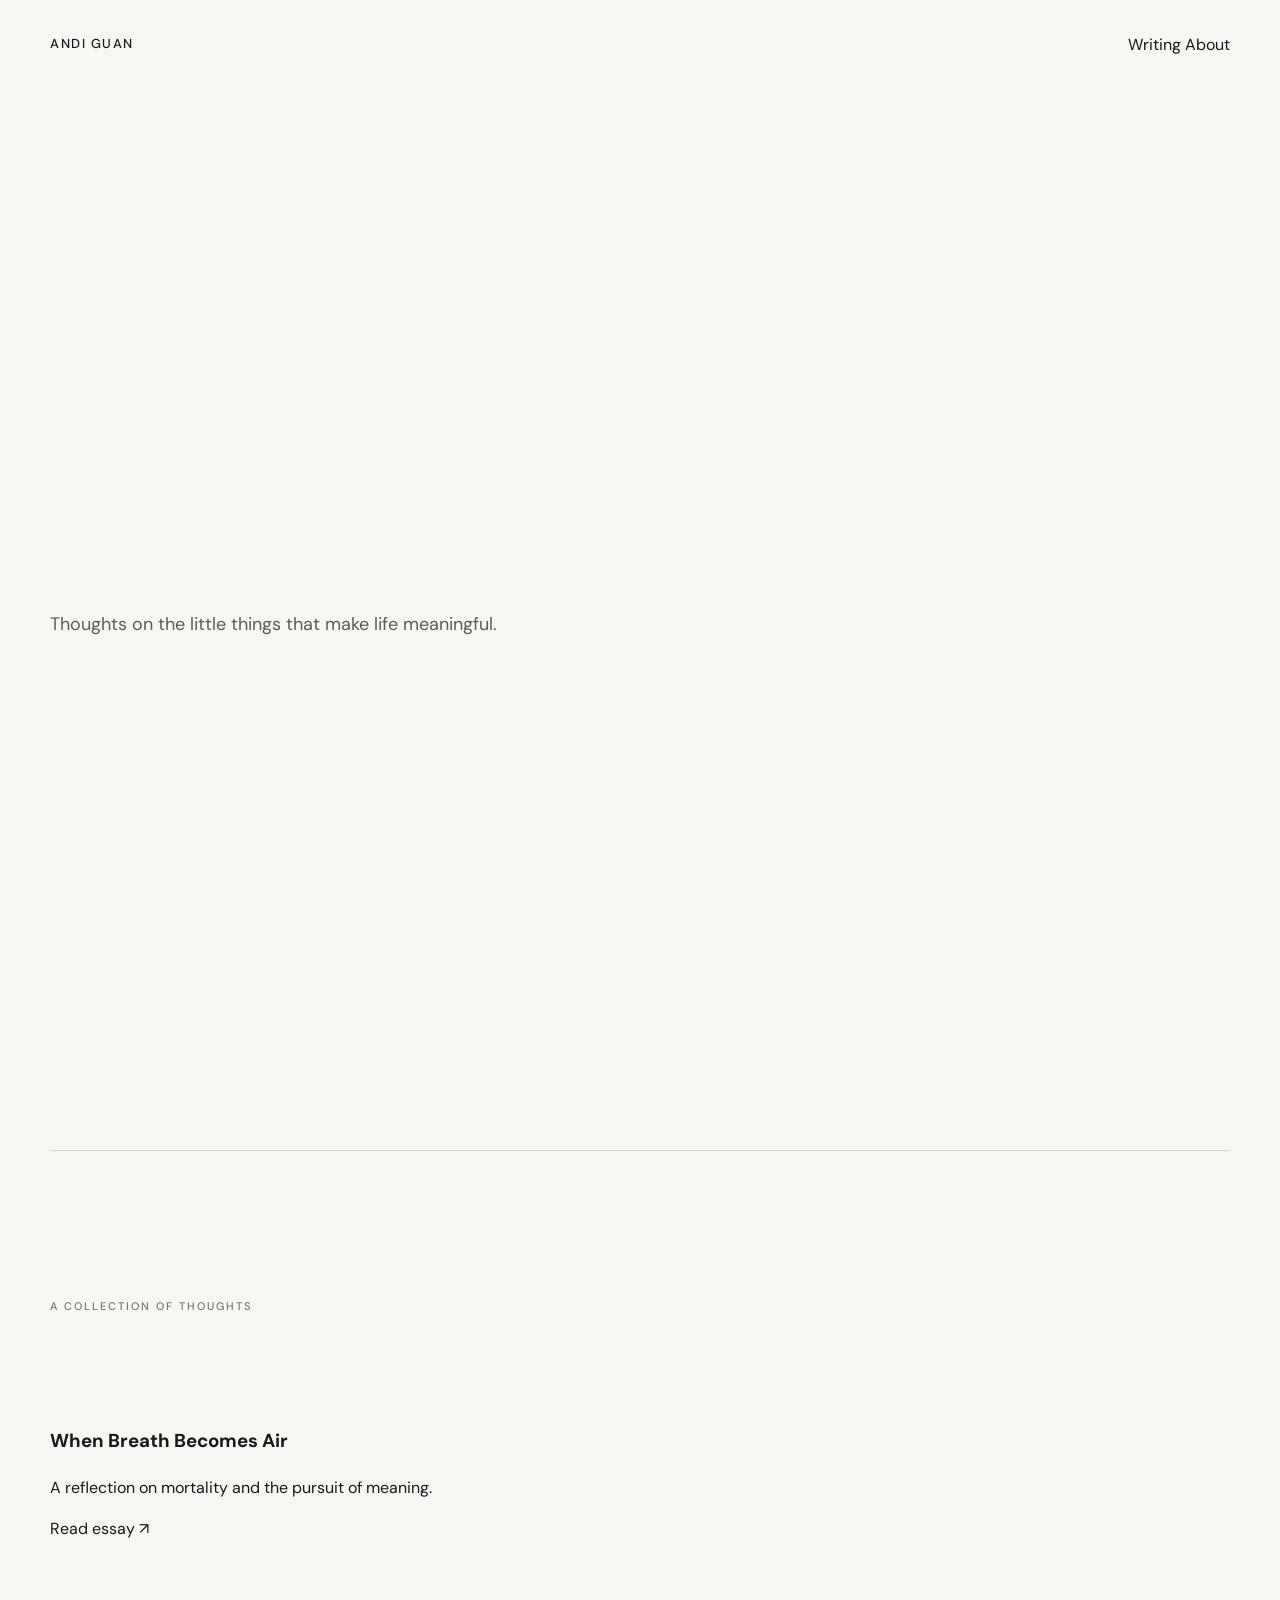
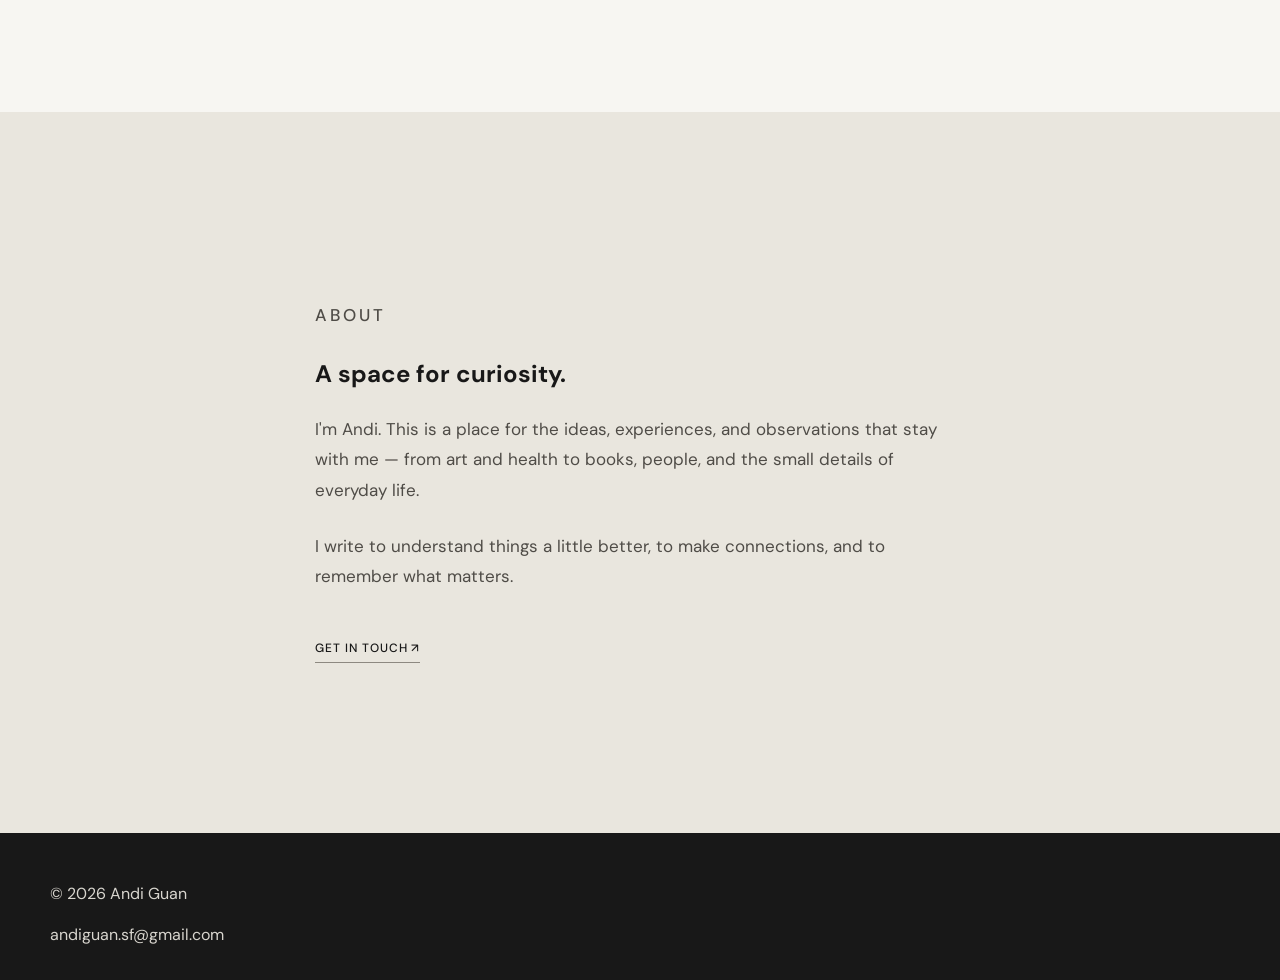
==== commit 38e486be: "Refactor index.html by removing articles and updating text Removed several articles and updated text" ====
--- a/index.html
+++ b/index.html
@@ -35,12 +35,9 @@
 
   <main id="top">
     <section class="hero container">
-      <p class="eyebrow">WRITING &amp; IDEAS</p>
-
-      <h1>The glimmers in life.</h1>
-
+  
       <p class="hero-description">
-        Thoughts on art, mental and physical health, and the little things
+        Thoughts on the little things
         that make life meaningful.
       </p>
     </section>
@@ -48,12 +45,10 @@
     <section id="writing" class="writing-section container">
       <div class="section-heading">
         <p class="eyebrow">A COLLECTION OF THOUGHTS</p>
-        <h2>Recent writing</h2>
       </div>
 
       <div class="post-grid">
         <article class="post-card">
-          <p class="post-meta">BOOKS &amp; REFLECTIONS</p>
 
           <h3 class="post-title">
             <a href="when-breath-becomes-air.html">
@@ -62,8 +57,7 @@
           </h3>
 
           <p class="post-description">
-            A reflection on mortality, meaning, and what it means to live
-            a life that feels truly our own.
+            A reflection on mortality and the pursuit of meaning. 
           </p>
 
           <a
@@ -74,31 +68,7 @@
           </a>
         </article>
 
-        <article class="post-card">
-          <p class="post-meta">ART &amp; IDEAS</p>
-
-          <h3 class="post-title">
-            The art of paying attention
-          </h3>
-
-          <p class="post-description">
-            On noticing the details we usually overlook, and finding
-            something extraordinary in ordinary moments.
-          </p>
-        </article>
-
-        <article class="post-card">
-          <p class="post-meta">LIFE</p>
-
-          <h3 class="post-title">
-            Becoming, slowly
-          </h3>
-
-          <p class="post-description">
-            Thoughts on growing, changing, and learning to appreciate
-            the person we are becoming.
-          </p>
-        </article>
+      
       </div>
     </section>
 
@@ -153,4 +123,4 @@
   </script>
 </body>
 </html>
-```
+
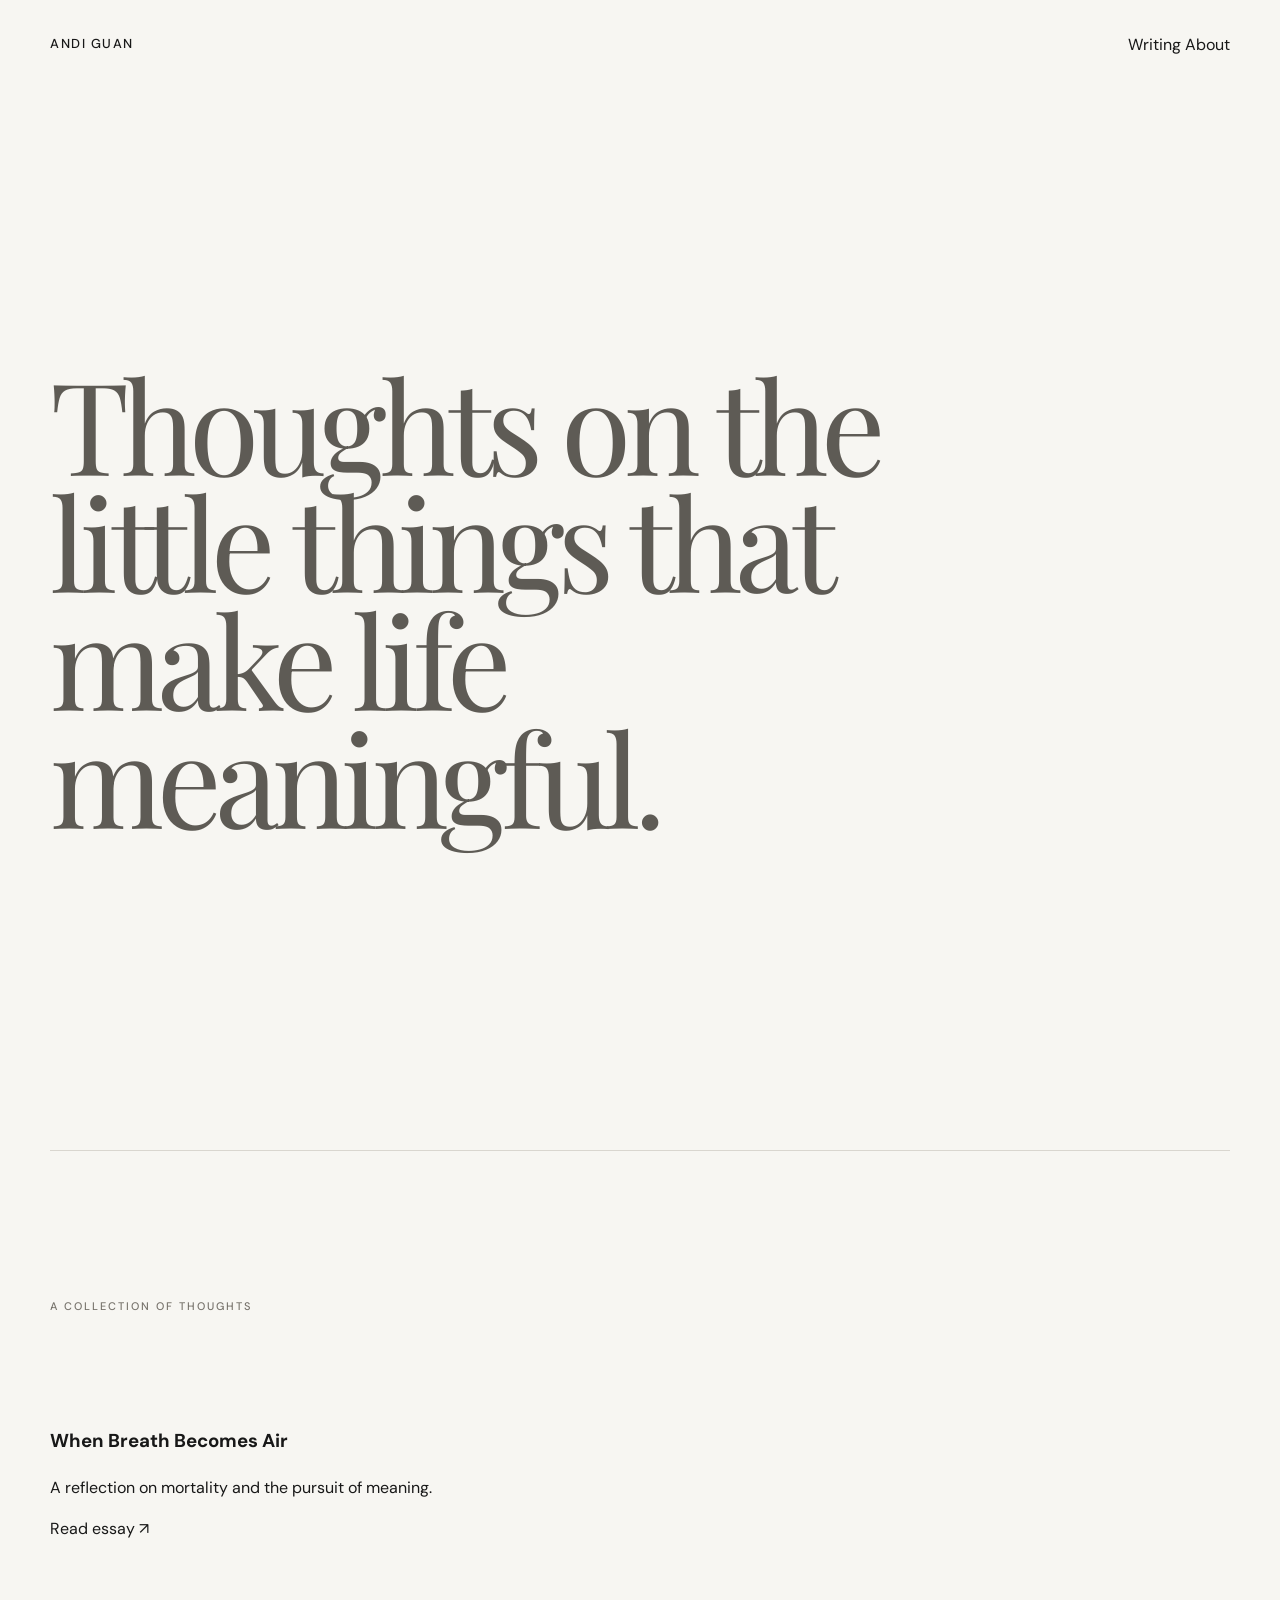
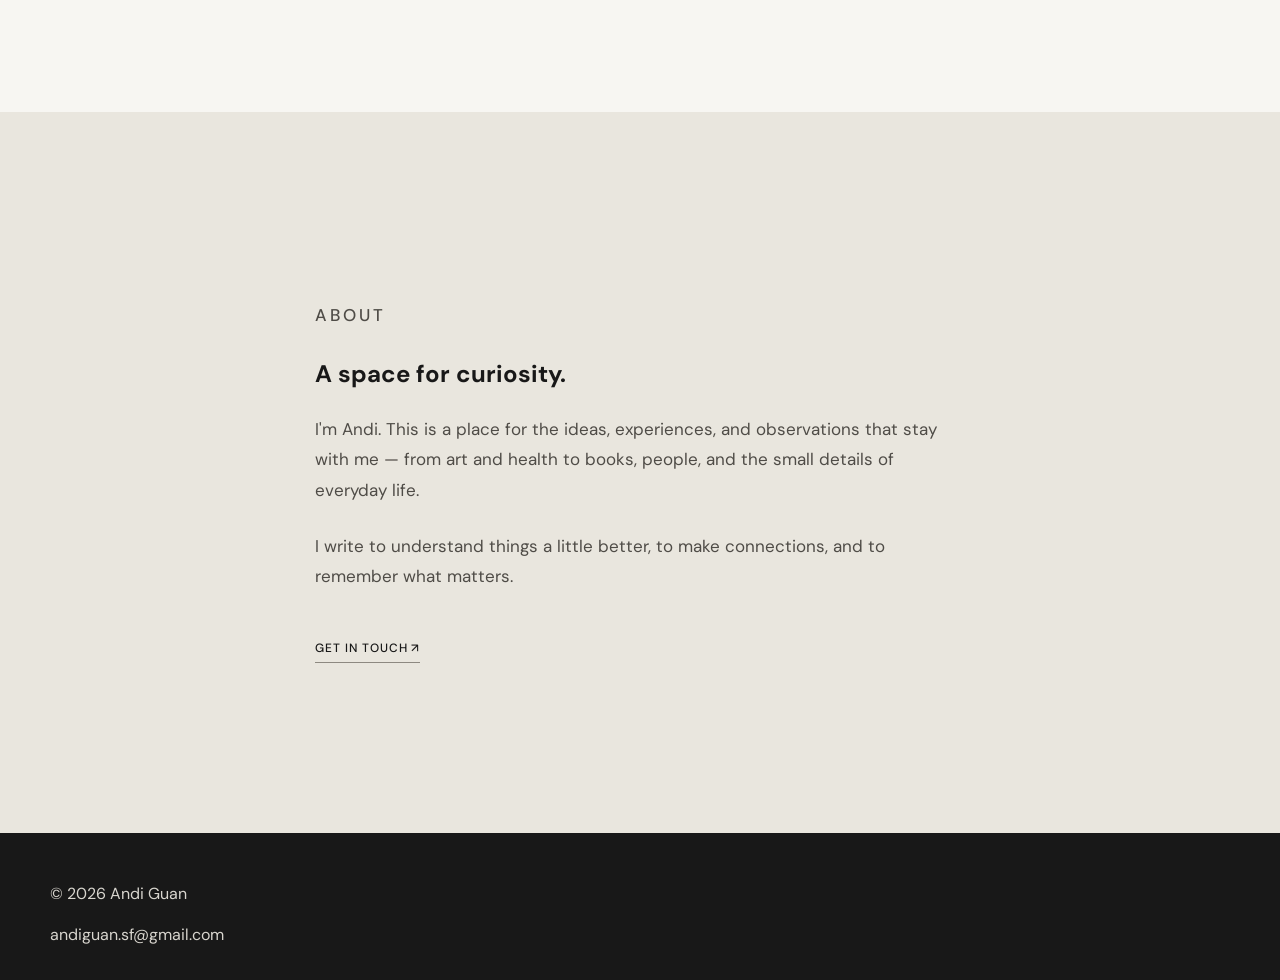
==== commit 8bf3c6da: "Revise meta description and update hero section Updated the meta description and changed a paragraph" ====
--- a/index.html
+++ b/index.html
@@ -7,7 +7,7 @@
   <title>Andi Guan — Writing &amp; Ideas</title>
   <meta
     name="description"
-    content="Andi Guan — writing about ideas, technology, people, and life."
+    content="Andi Guan — writing about life through my eyes."
   />
 
   <link rel="preconnect" href="https://fonts.googleapis.com" />
@@ -36,10 +36,10 @@
   <main id="top">
     <section class="hero container">
   
-      <p class="hero-description">
+      <h1 class="hero-description">
         Thoughts on the little things
         that make life meaningful.
-      </p>
+      </h1>
     </section>
 
     <section id="writing" class="writing-section container">
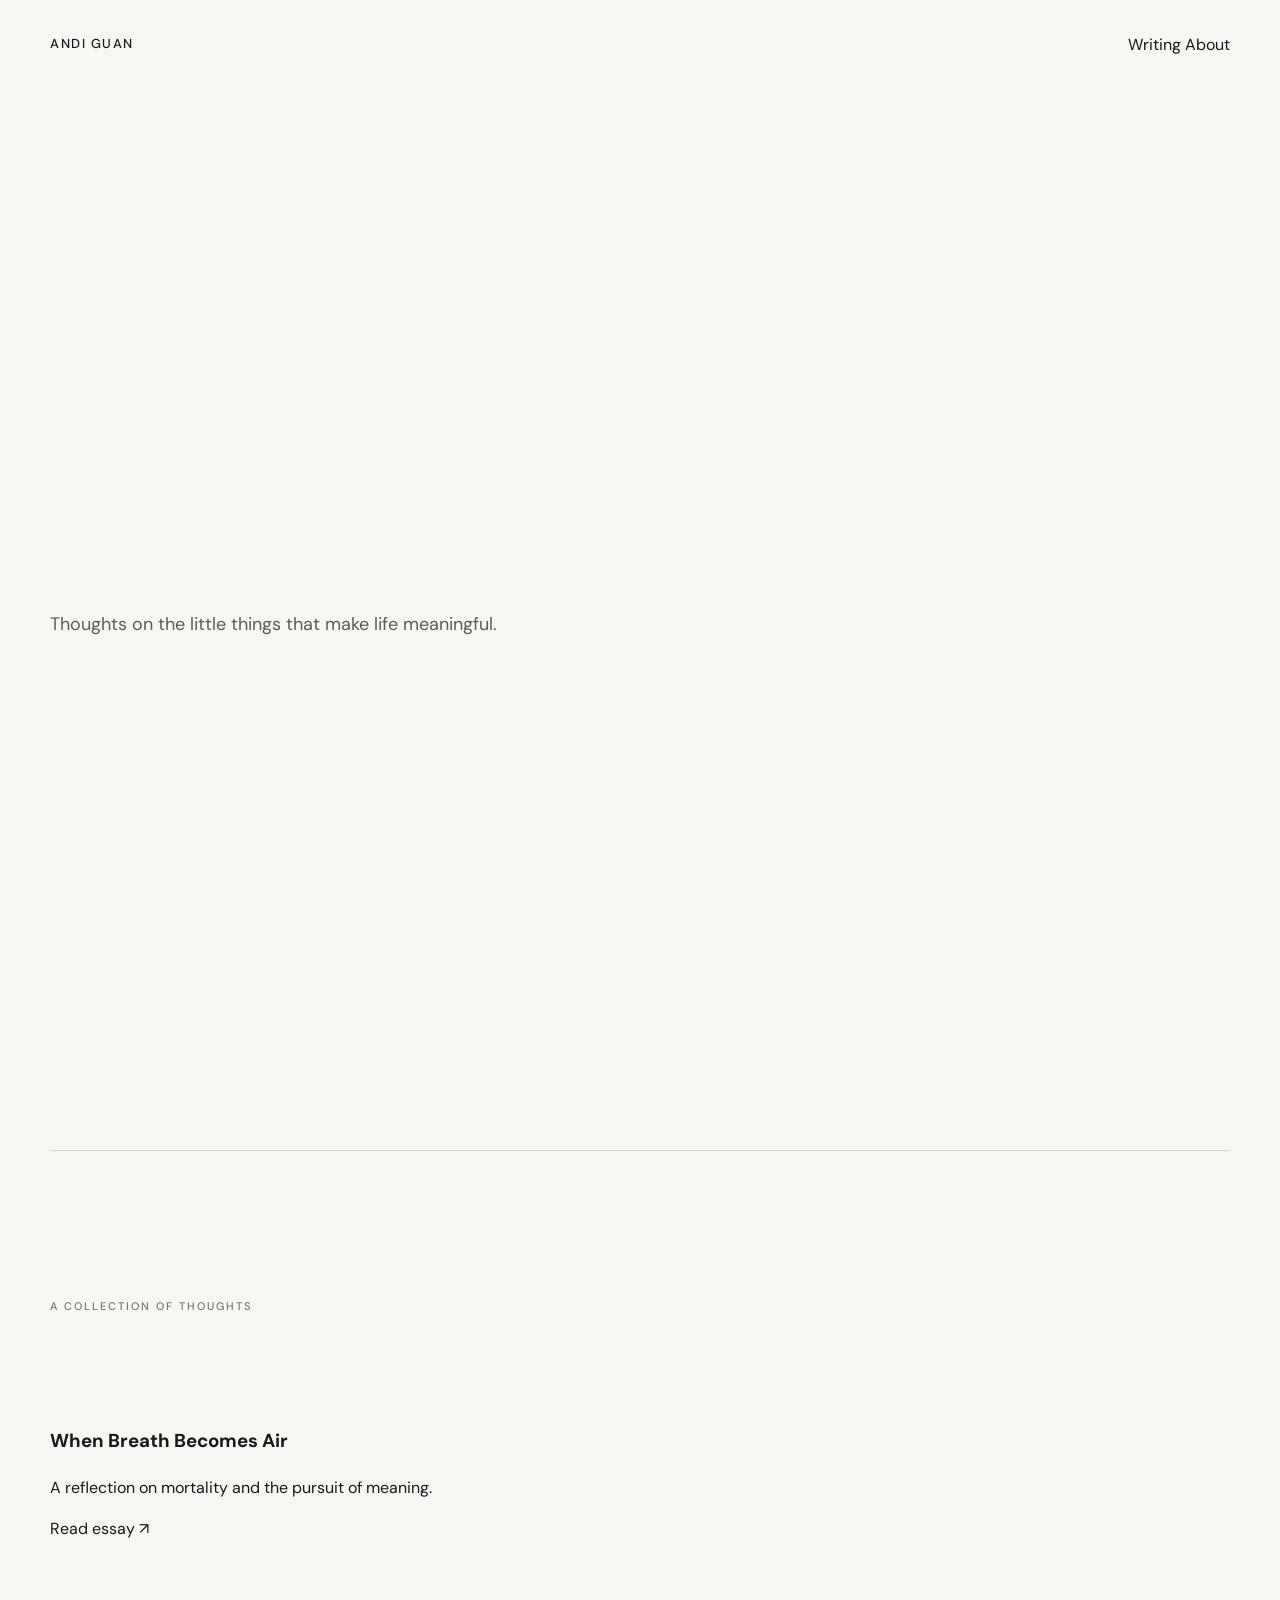
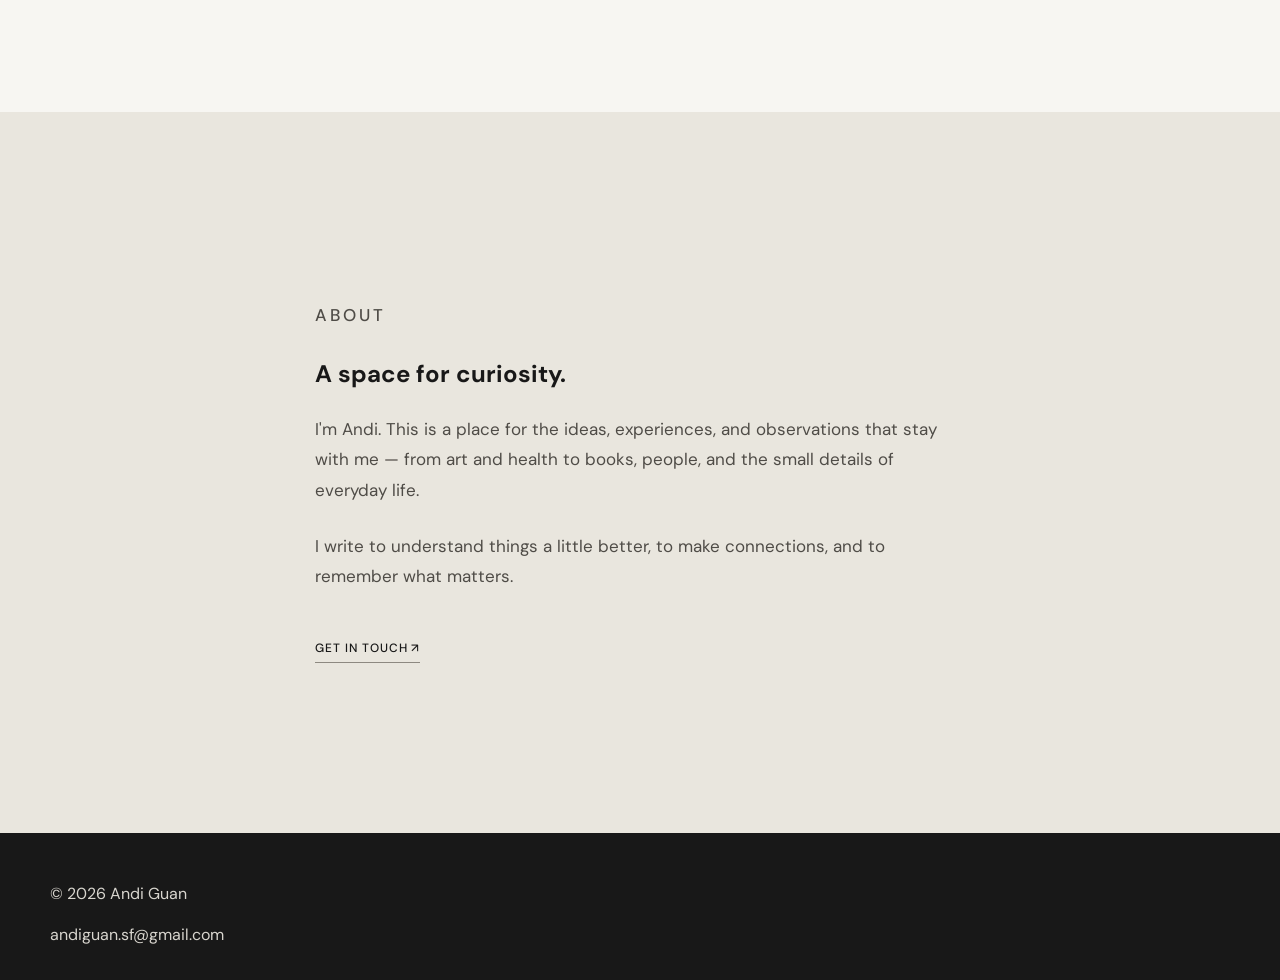
==== commit d439238a: "Change h1 tag to h tag in hero section" ====
--- a/index.html
+++ b/index.html
@@ -36,10 +36,10 @@
   <main id="top">
     <section class="hero container">
   
-      <h1 class="hero-description">
+      <h class="hero-description">
         Thoughts on the little things
         that make life meaningful.
-      </h1>
+      </h>
     </section>
 
     <section id="writing" class="writing-section container">
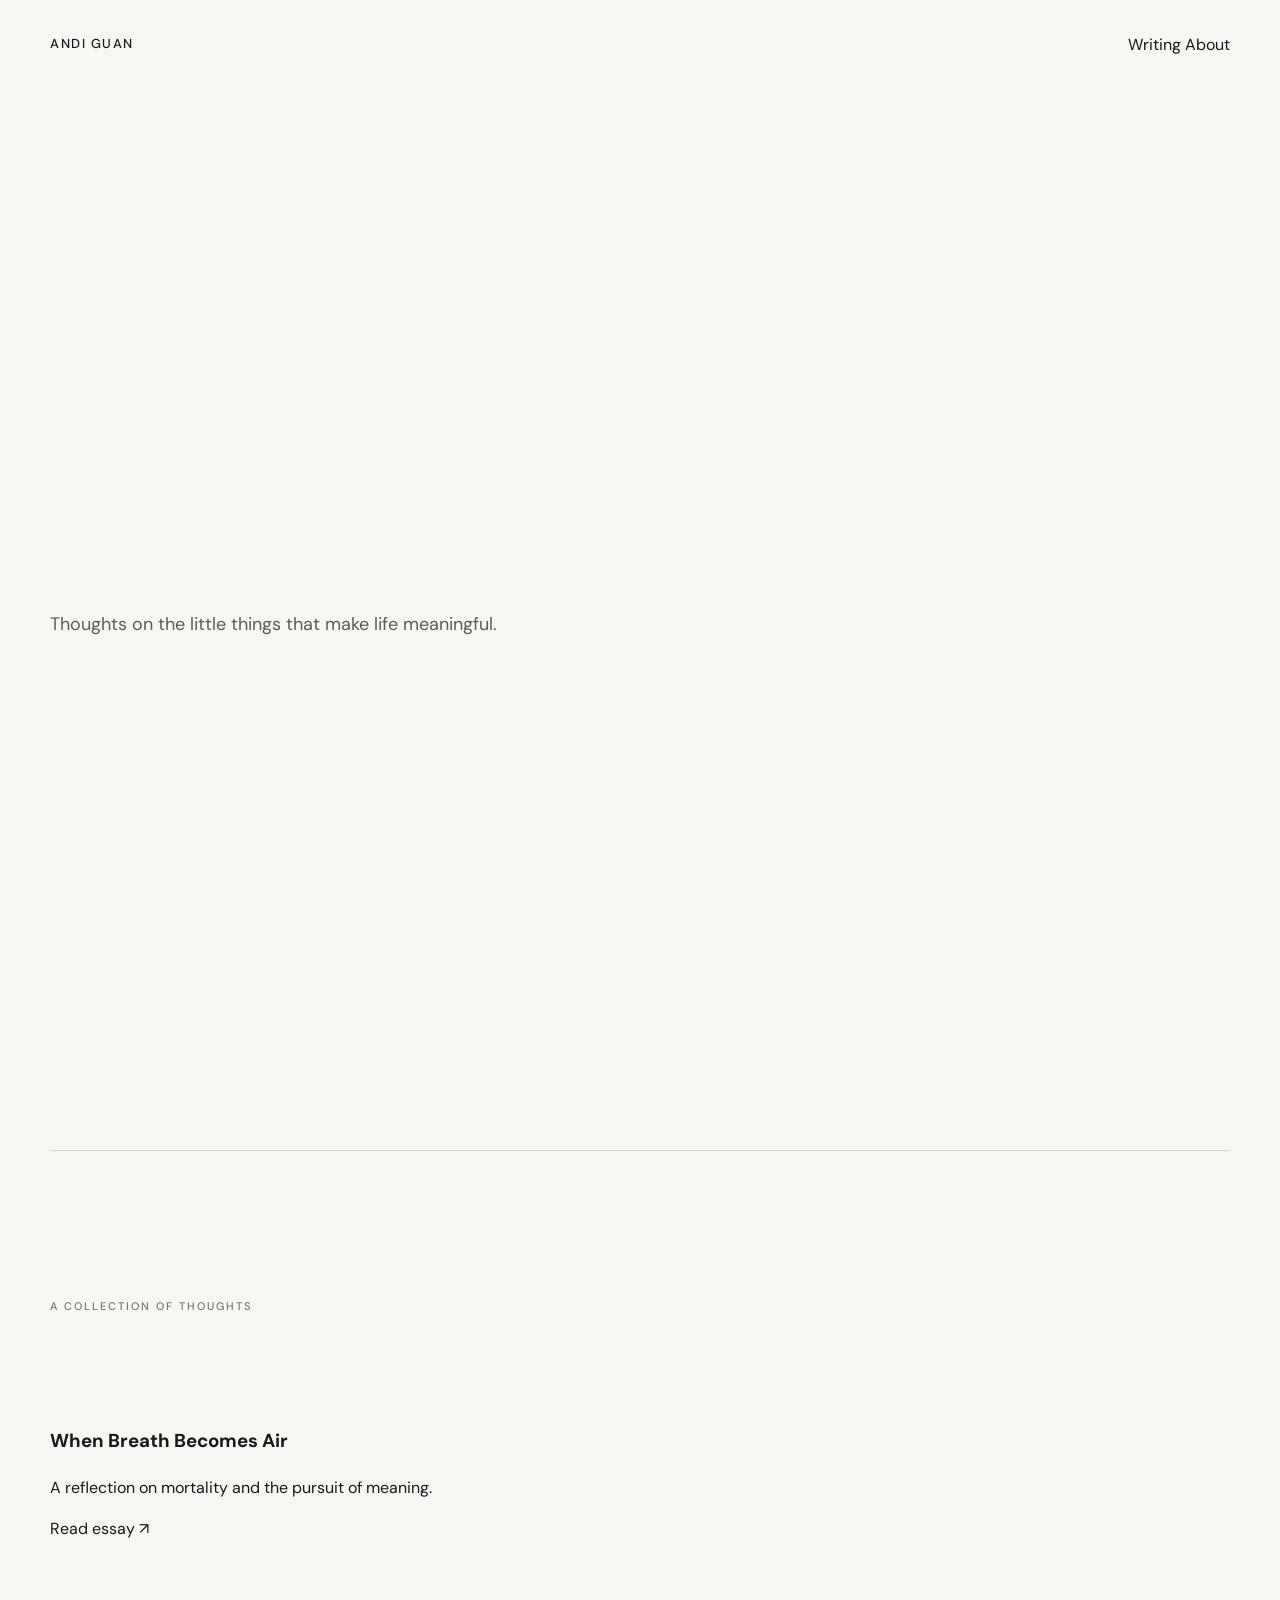
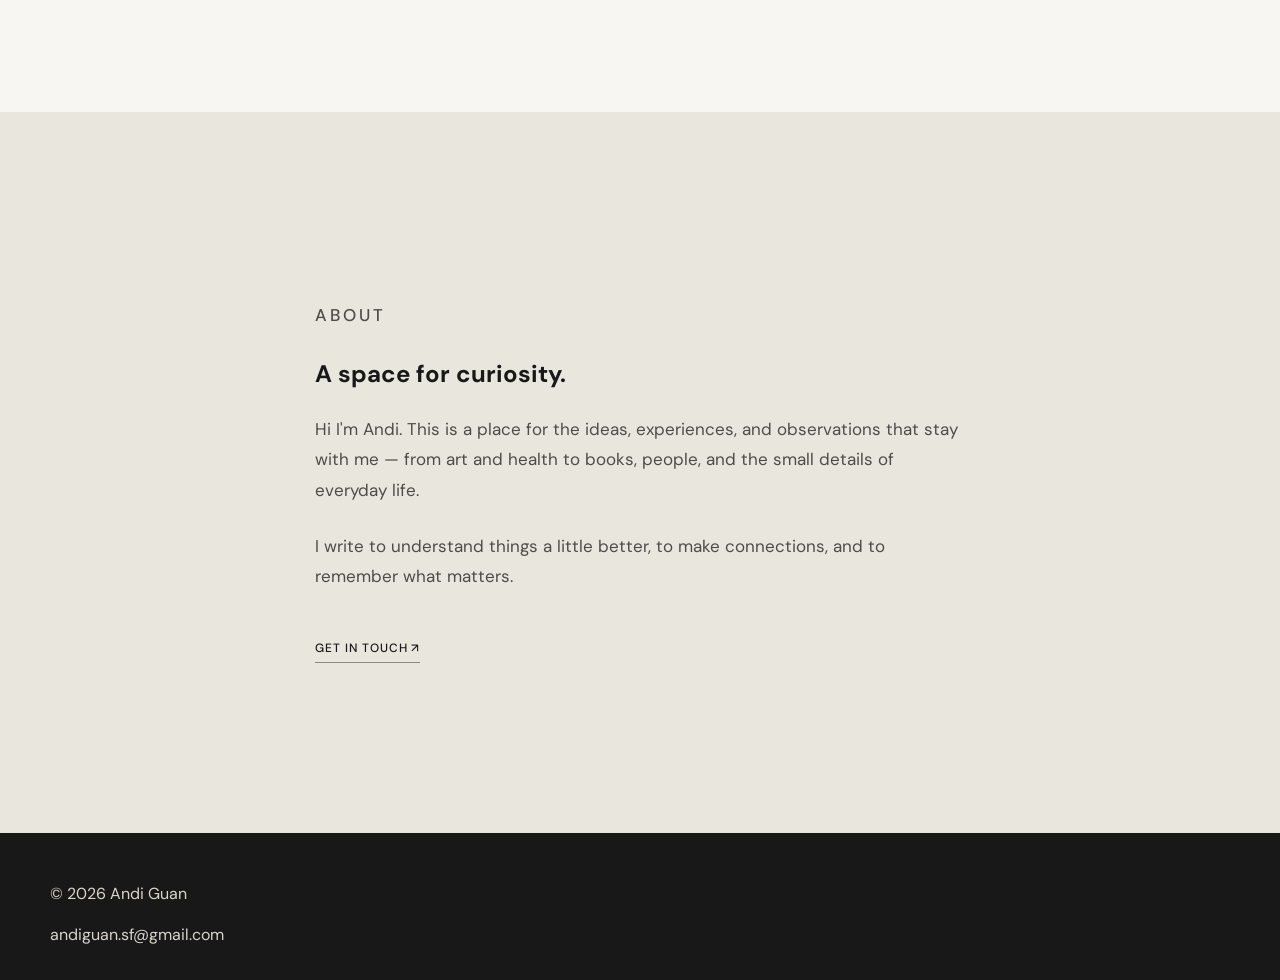
==== commit a5fd3258: "Fix greeting text in index.html" ====
--- a/index.html
+++ b/index.html
@@ -79,7 +79,7 @@
         <h2>A space for curiosity.</h2>
 
         <p>
-          I'm Andi. This is a place for the ideas, experiences, and
+          Hi I'm Andi. This is a place for the ideas, experiences, and
           observations that stay with me — from art and health to books,
           people, and the small details of everyday life.
         </p>
